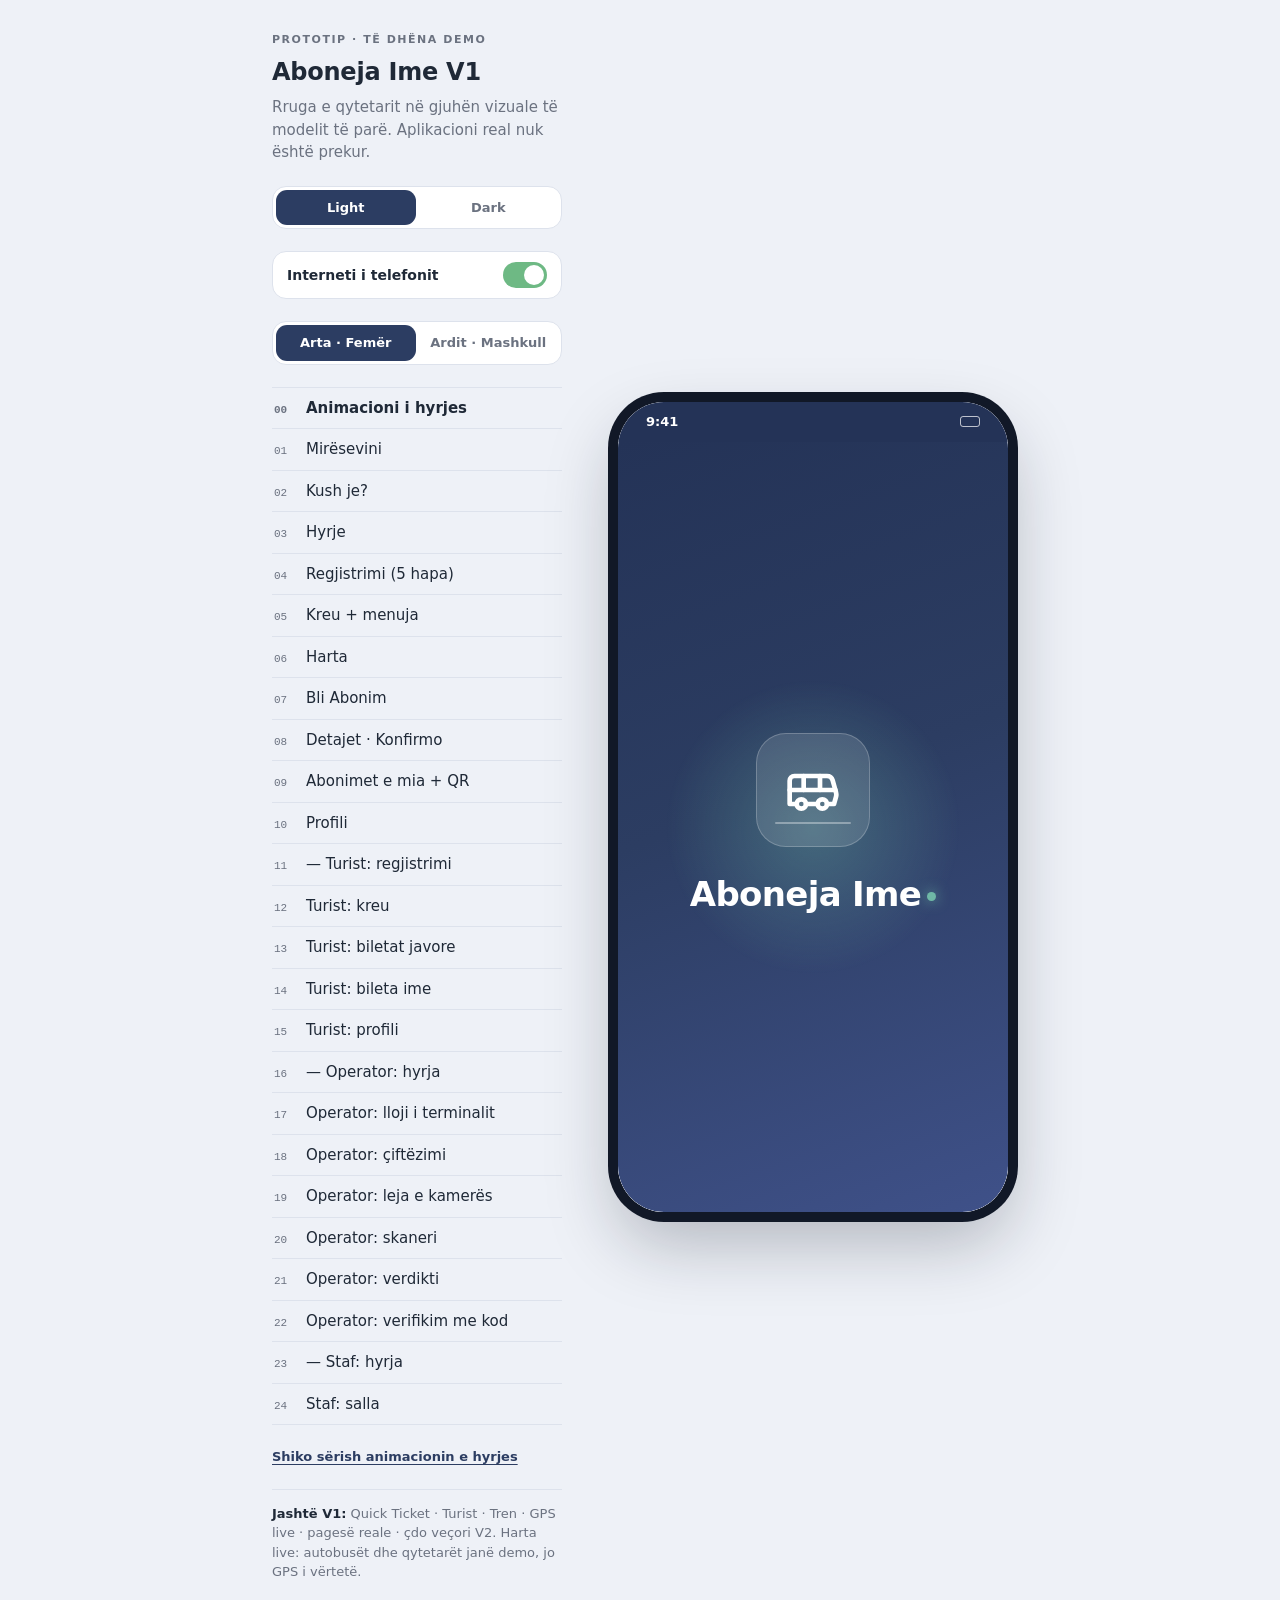
==== demo/index.html @ 121b9d7b "Pilot V1: ngjyra sipas udhëtarit dhe gjuha SQ | EN Nga aboneja-v4-edition@5a4541a: - Femër = rozë ne" ====
<!doctype html>
<html lang="sq">
<head>
<meta charset="utf-8">
<meta name="robots" content="noindex, nofollow">
<meta name="viewport" content="width=device-width, initial-scale=1, viewport-fit=cover">
<title>Aboneja Ime V1</title>
<link rel="icon" href="../favicon.svg" type="image/svg+xml">
<link rel="stylesheet" href="fonts/fonts.css">
<style>html,body{margin:0}img{max-width:100%}[hidden]{display:none!important}</style>
</head>
<body>
<script src="vendor/qrcode.min.js"></script>
<style>
/* ── Skena rreth telefonit — ndjek temën e shikuesit ─────────────────── */
:root{ --stage:#EEF1F7; --stage-ink:#1F2937; --stage-soft:#6B7280; --stage-line:#DDE2EC; --stage-card:#FFFFFF; --stage-accent:#2C3D62; }
@media (prefers-color-scheme: dark){
  :root:not([data-theme="light"]){ --stage:#0B0F1A; --stage-ink:#F1F3F8; --stage-soft:#98A2B8; --stage-line:#232A3B; --stage-card:#151B2B; --stage-accent:#9FB3E6; }
}
:root[data-theme="dark"]{ --stage:#0B0F1A; --stage-ink:#F1F3F8; --stage-soft:#98A2B8; --stage-line:#232A3B; --stage-card:#151B2B; --stage-accent:#9FB3E6; }
html,body{height:100%}
body{background:var(--stage);color:var(--stage-ink);font-family:"Inter",system-ui,-apple-system,"Segoe UI",Arial,sans-serif;font-size:15px;line-height:1.5}
.stage{min-height:100%;display:flex;gap:56px;justify-content:center;align-items:center;padding-inline:16px;padding-block:32px;box-sizing:border-box}
.panel{width:290px;display:flex;flex-direction:column;gap:22px}
.panel h1{font-weight:800;font-size:24px;line-height:1.15;margin:0;letter-spacing:-.01em}
.eyebrow{font-size:11px;letter-spacing:.14em;text-transform:uppercase;color:var(--stage-soft);font-weight:600}
.panel p{margin:0;color:var(--stage-soft)}
.jump{display:flex;flex-direction:column;border-top:1px solid var(--stage-line)}
.jump button{all:unset;cursor:pointer;display:flex;gap:12px;align-items:baseline;padding:9px 2px;border-bottom:1px solid var(--stage-line);color:var(--stage-ink)}
.jump button span{font-family:"JetBrains Mono",ui-monospace,monospace;font-size:11px;color:var(--stage-soft);width:20px}
.jump button[aria-current="true"]{font-weight:700}
.jump button:focus-visible{outline:2px solid var(--stage-accent);outline-offset:2px}
.modes{display:flex;border:1px solid var(--stage-line);border-radius:14px;padding:3px;gap:3px;background:var(--stage-card)}
.modes button{all:unset;cursor:pointer;flex:1;text-align:center;padding:8px 0;border-radius:11px;font-weight:700;font-size:13px;color:var(--stage-soft)}
.modes button[aria-pressed="true"]{background:var(--stage-accent);color:var(--stage-card)}
.modes button:focus-visible{outline:2px solid var(--stage-accent);outline-offset:2px}
.excluded{font-size:13px;color:var(--stage-soft);border-top:1px solid var(--stage-line);padding-top:14px}
.excluded b{color:var(--stage-ink);font-weight:600}

/* ── Telefoni — gjuha e modelit (DEMO 07) ─────────────────────────────── */
.phone{
  --bg:linear-gradient(160deg,#F9FAFC 0%,#FFFFFF 45%,#F3F7FE 100%);
  --surface:#FFFFFF; --ink:#1F2937; --ink-2:#4B5563; --ink-3:#6B7280; --line:#E6E7EB; --line-soft:#EEF0F4;
  --navy:#2C3D62; --navy-grad:linear-gradient(135deg,#2C3D62 0%,#3F5189 100%); --navy-ink:#FFFFFF; --navy-shadow:0 10px 24px rgba(44,61,98,.28);
  --chip:#DFE2E8; --chip-ink:#2C3D62;
  --mint:#149A7C; --mint-grad:linear-gradient(100deg,#5FD9B4 0%,#46C6BC 100%); --mint-chip:#ECFBF5; --mint-soft:#E6F8F1; --mint-line:#B6EADA; --mint-shadow:0 10px 22px rgba(70,198,188,.26);
  --rose:var(--pink); --rose-grad:linear-gradient(100deg,#FBD0E4 0%,#F7A8C8 100%); --rose-soft:var(--pink-soft); --rose-line:var(--pink-line); --rose-ink:var(--pink-ink); --rose-neon:#FF7FC8;
  --info:#F1F6FF; --info-line:#D9E5FF; --info-ink:#3B5BDB;
  /* Një flamingo e vetme e hapur. Neoni rri VETËM te vulosja e llogarisë. */
  --pink:#F7A8C8; --pink-soft:#FDF1F7; --pink-line:#F8CFE3; --pink-ink:#A63C6E;
  --danger:#D14343; --shadow:0 2px 6px rgba(31,41,55,.04),0 10px 30px rgba(31,41,55,.06); --btn-shadow:0 4px 14px rgba(31,41,55,.06);
  width:390px;height:810px;max-width:100%;border-radius:46px;background:var(--bg);color:var(--ink);
  box-shadow:0 0 0 10px #111827,0 30px 70px rgba(17,24,39,.28);position:relative;overflow:hidden;display:flex;flex-direction:column;flex:none;
}
.phone[data-mode="dark"]{
  --bg:linear-gradient(160deg,#0F1424 0%,#121829 50%,#141B30 100%);
  --surface:#1A2135; --ink:#F1F3F8; --ink-2:#C7CDDB; --ink-3:#98A2B8; --line:#2A3348; --line-soft:#222A3E;
  --navy:#9FB3E6; --navy-grad:linear-gradient(135deg,#3A4E86 0%,#5468A8 100%); --navy-ink:#FFFFFF; --navy-shadow:0 10px 24px rgba(0,0,0,.35);
  --chip:#2A3552; --chip-ink:#DCE4FA;
  --mint:#6FD9B8; --mint-grad:linear-gradient(100deg,#37A886 0%,#2B9490 100%); --mint-chip:#14332A; --mint-soft:#143029; --mint-line:#256B55; --mint-shadow:0 10px 22px rgba(0,0,0,.3);
  --rose:var(--pink); --rose-grad:linear-gradient(100deg,#A75E85 0%,#98527A 100%); --rose-soft:var(--pink-soft); --rose-line:var(--pink-line); --rose-ink:var(--pink-ink); --rose-neon:#FF9BD6;
  --info:#1A2744; --info-line:#26365C; --info-ink:#9DB6FF;
  --pink:#F0A3C4; --pink-soft:#3A2233; --pink-line:#6B3A56; --pink-ink:#F9C6DD;
  --danger:#FF8A8A; --shadow:0 0 0 1px rgba(255,255,255,.02); --btn-shadow:none;
}
.status-bar{height:40px;flex:none;display:flex;justify-content:space-between;align-items:center;padding:0 28px;font-size:13px;font-weight:600;color:var(--ink)}
.status-bar i{width:18px;height:9px;border:1.5px solid currentColor;border-radius:3px;display:block;opacity:.7}
.screen{flex:1;overflow-y:auto;overflow-x:hidden;display:flex;flex-direction:column;padding:10px 24px 24px;animation:in .22s ease both;position:relative}
@keyframes in{from{opacity:.001;transform:translateY(6px)}to{opacity:1;transform:none}}
@media (prefers-reduced-motion: reduce){.screen{animation:none}}

.display{font-weight:800;font-size:40px;line-height:1.05;letter-spacing:-.025em;margin:0;color:var(--navy)}
.phone[data-mode="dark"] .display{color:var(--ink)}
.h{font-weight:800;font-size:28px;line-height:1.1;letter-spacing:-.02em;margin:0}
.sub-h{font-size:15px;color:var(--ink-3);margin:4px 0 0}
.lead{font-size:18px;color:var(--ink-2);margin:0;line-height:1.5}
.cap{font-size:13px;color:var(--ink-3);margin:0}
.label{font-size:12px;font-weight:600;color:var(--ink-3)}
.mono{font-family:"JetBrains Mono",ui-monospace,monospace;font-size:13px;letter-spacing:.06em}
.num{font-variant-numeric:tabular-nums}
.spacer{flex:1}
.screen > *{flex-shrink:0}

/* logoja e parë — pllaka blu-indigo me autobus */
.logo{width:88px;height:88px;border-radius:24px;background:var(--navy-grad);display:grid;place-items:center;box-shadow:var(--navy-shadow)}
.logo svg{width:44px;height:44px}

/* butonat — të gjerë, qoshe 16 */
.btn{all:unset;box-sizing:border-box;cursor:pointer;display:flex;align-items:center;justify-content:center;gap:10px;min-height:60px;border-radius:16px;font-weight:700;font-size:18px;width:100%;padding:0 22px;transition:transform .12s ease}
.btn:active{transform:scale(.985)}
.btn:focus-visible{outline:3px solid var(--pink);outline-offset:3px}
.btn-navy{background:var(--navy-grad);color:var(--navy-ink);box-shadow:var(--navy-shadow)}
.btn-mint{background:var(--mint-grad);color:#fff;box-shadow:var(--mint-shadow)}
.btn-soft{background:var(--surface);color:var(--ink);border:1px solid var(--line);box-shadow:var(--btn-shadow);font-size:16px;min-height:54px}
.btn-danger{background:var(--surface);color:var(--danger);border:1px solid var(--line);font-size:16px;min-height:54px}
.sq{all:unset;cursor:pointer;width:48px;height:48px;border-radius:16px;background:var(--surface);border:1px solid var(--line-soft);box-shadow:var(--btn-shadow);display:grid;place-items:center;color:var(--ink-2);flex:none}
.sq:focus-visible{outline:2px solid var(--pink);outline-offset:2px}

.badge{display:inline-flex;align-items:center;gap:7px;font-size:13px;font-weight:600;border-radius:10px;padding:5px 10px}
.badge-mint{background:var(--mint-soft);color:var(--mint);border:1px solid var(--mint-line)}
.badge-mint::before{content:"";width:7px;height:7px;border-radius:50%;background:currentColor}
.badge-pink{background:var(--pink-soft);color:var(--pink-ink)}
.tagline{display:inline-block;font-size:15px;font-weight:500;color:var(--mint);background:var(--mint-soft);border:1px solid var(--mint-line);border-radius:10px;padding:10px 24px}

.card{background:var(--surface);border:1px solid var(--line-soft);border-radius:24px;box-shadow:var(--shadow)}
/* Info — rresht i pastër: ikonë në pllakë mente, një fjali */
.info{display:flex;gap:14px;align-items:center;background:var(--surface);border:1px solid var(--line-soft);border-radius:20px;padding:14px 16px;color:var(--ink-2);font-size:15px;line-height:1.4;box-shadow:var(--shadow)}
.info .ii{width:40px;height:40px;border-radius:13px;background:var(--mint-soft);color:var(--mint);display:grid;place-items:center;flex:none}
.info b{color:var(--ink);font-weight:700}

/* 01 Mirësevini */
.welcome{align-items:center;text-align:center;padding-top:70px}
.welcome .mid{display:flex;flex-direction:column;align-items:center;gap:22px}
.welcome .cta{width:100%;margin-top:42px;display:flex;flex-direction:column;align-items:center;gap:30px}
/* Cepi lart djathtas: gjuha dhe tema, krah për krah. */
.ctrls{position:absolute;left:20px;right:20px;top:4px;display:flex;justify-content:space-between;z-index:3}
.lang{all:unset;cursor:pointer;display:inline-flex;align-items:center;gap:7px;font-size:13px;font-weight:600;color:var(--ink-2);background:var(--surface);border:1px solid var(--line);border-radius:12px;padding:8px 12px;box-shadow:var(--btn-shadow)}
.lang:focus-visible{outline:2px solid var(--pink);outline-offset:2px}

/* 00 Hyrja — animacioni i nisjes */
.intro{position:absolute;inset:0;z-index:5;background:linear-gradient(160deg,#243357 0%,#2C3D62 45%,#3F5189 100%);display:flex;flex-direction:column;align-items:center;justify-content:center;gap:22px;color:#fff;cursor:pointer}
.intro .glow{position:absolute;width:320px;height:320px;border-radius:50%;background:radial-gradient(circle,rgba(111,184,166,.35) 0%,rgba(111,184,166,0) 65%);animation:glow 2.4s ease-out both}
.intro .tile{width:112px;height:112px;border-radius:30px;background:rgba(255,255,255,.12);border:1px solid rgba(255,255,255,.22);display:grid;place-items:center;position:relative;overflow:hidden;animation:pop .7s cubic-bezier(.2,1.4,.4,1) .15s both}
.intro .tile svg{width:56px;height:56px;animation:drive .9s cubic-bezier(.2,.9,.3,1) .45s both}
.intro .road{position:absolute;bottom:22px;left:18px;right:18px;height:2px;border-radius:2px;background:rgba(255,255,255,.35);transform-origin:left;animation:road .6s ease-out .55s both}
.intro .name{font-weight:800;font-size:34px;letter-spacing:-.02em;animation:rise .6s ease-out .95s both;position:relative}
.intro .dot{display:inline-block;width:9px;height:9px;border-radius:50%;background:#6FB8A6;margin-left:6px;vertical-align:middle;box-shadow:0 0 14px #6FB8A6;animation:blink 1s ease-in-out 1.4s both}
.intro .by{font-size:14px;color:rgba(255,255,255,.7);animation:rise .6s ease-out 1.2s both;position:relative}
@keyframes pop{from{opacity:0;transform:scale(.4)}to{opacity:1;transform:none}}
@keyframes drive{from{transform:translateX(-120px)}to{transform:none}}
@keyframes road{from{transform:scaleX(0)}to{transform:scaleX(1)}}
@keyframes rise{from{opacity:0;transform:translateY(12px)}to{opacity:1;transform:none}}
@keyframes blink{0%{opacity:0}60%{opacity:1}100%{opacity:1}}
@keyframes glow{from{opacity:0;transform:scale(.5)}to{opacity:1;transform:scale(1)}}
.intro.out{animation:fadeout .35s ease-in both}
.phone[data-intro] .status-bar{background:#243357;color:#fff}
@keyframes fadeout{to{opacity:0;transform:scale(1.04)}}
@media (prefers-reduced-motion: reduce){.intro *,.intro{animation:none!important}}

/* QR dinamike */
.qrframe{align-self:center;position:relative;width:240px;height:240px;display:grid;place-items:center}
.qrframe svg.ring{position:absolute;inset:0;transform:rotate(-90deg)}
.qrframe .qrwrap{position:relative}
.timer{display:flex;align-items:center;justify-content:center;gap:8px;font-size:14px;color:var(--ink-2);font-weight:500}
.timer b{font-variant-numeric:tabular-nums;color:var(--ink);font-weight:700}
.offline{width:196px;height:196px;border-radius:20px;background:var(--line-soft);display:flex;flex-direction:column;align-items:center;justify-content:center;gap:8px;text-align:center;color:var(--ink-2);font-size:14px;padding:16px;box-sizing:border-box}
.offline b{color:var(--ink)}
.who-row{display:flex;align-items:center;gap:12px}
.photo{width:52px;height:52px;border-radius:16px;background:var(--navy-grad);color:#fff;display:grid;place-items:center;font-weight:800;font-size:18px;flex:none}

/* Harta */
.map{margin-top:20px;padding:20px}
.stops{list-style:none;margin:14px 0 0;padding:0;position:relative}
.stops::before{content:"";position:absolute;left:11px;top:10px;bottom:10px;width:4px;border-radius:2px;background:var(--navy-grad)}
.stops li{position:relative;display:flex;align-items:center;gap:14px;padding:9px 0;font-size:15px;color:var(--ink-2)}
.stops li i{width:26px;height:26px;border-radius:50%;background:var(--surface);border:4px solid #3F5189;box-sizing:border-box;flex:none;position:relative;z-index:1}
.stops li.end i{background:#3F5189}
.stops li.end{color:var(--ink);font-weight:700}

/* Paneli: çelësi i internetit */
.net{display:flex;align-items:center;justify-content:space-between;gap:12px;border:1px solid var(--stage-line);background:var(--stage-card);border-radius:14px;padding:10px 14px;font-size:14px;font-weight:600}
.net button{all:unset;cursor:pointer;width:44px;height:26px;border-radius:99px;background:#6EB984;position:relative;flex:none}
.net button::after{content:"";position:absolute;top:3px;right:3px;width:20px;height:20px;border-radius:50%;background:#fff}
.net button[aria-checked="false"]{background:var(--stage-line)}
.net button[aria-checked="false"]::after{right:auto;left:3px}
.net button:focus-visible{outline:2px solid var(--stage-accent);outline-offset:2px}
.replay{all:unset;cursor:pointer;font-size:13px;font-weight:600;color:var(--stage-accent);text-decoration:underline;text-underline-offset:3px}

/* 02 Kush je */
.who{display:flex;flex-direction:column;gap:12px;margin-top:26px}
.role{all:unset;box-sizing:border-box;cursor:pointer;display:flex;align-items:center;gap:16px;background:var(--surface);border:1.5px solid var(--line);border-radius:22px;padding:16px;color:var(--ink);box-shadow:var(--btn-shadow)}
.role:focus-visible{outline:3px solid var(--pink);outline-offset:2px}
.role .ico{width:52px;height:52px;border-radius:16px;background:var(--chip);color:var(--chip-ink);display:grid;place-items:center;flex:none}
.role b{display:block;font-weight:700;font-size:17px}
.role .d{font-size:13px;color:var(--ink-3)}
.role .chev{margin-left:auto;color:var(--ink-3)}
.role.main{border:2px solid var(--navy);padding:22px 18px;box-shadow:var(--shadow)}
.phone[data-mode="dark"] .role.main{border-color:#5468A8}
.role.main .ico{width:60px;height:60px;border-radius:18px;background:var(--navy-grad);color:#fff;box-shadow:var(--navy-shadow)}
.role.main b{font-size:21px;font-weight:800}
.role.minor{padding:12px 16px;border-radius:18px;box-shadow:none;border-width:1px}
.role.minor .ico{width:42px;height:42px;border-radius:13px}
.role.minor b{font-size:15px;font-weight:600}

/* 03 Kreu */
.head{display:flex;align-items:center;gap:14px}
.head .avatar{width:60px;height:60px;border-radius:18px;background:var(--navy-grad);color:#fff;display:grid;place-items:center;box-shadow:var(--navy-shadow);flex:none}
.head h1{font-weight:800;font-size:22px;line-height:1.2;margin:0;letter-spacing:-.01em}
.head .sq{margin-left:auto}
.subcard{margin-top:24px;padding:22px;display:flex;flex-direction:column;gap:12px}
.subcard .row{display:flex;justify-content:space-between;align-items:center}
.subcard .prod{font-weight:800;font-size:22px;margin:0;letter-spacing:-.01em}
.line{display:flex;align-items:center;gap:10px;color:var(--ink-2);font-weight:500}
.linechip{font-weight:700;font-size:13px;background:var(--navy-grad);color:#fff;padding:4px 10px;border-radius:9px}
.bar{height:8px;border-radius:99px;background:var(--line-soft);overflow:hidden}
.bar i{display:block;height:100%;background:var(--mint-grad);border-radius:99px}
.vrow{display:flex;justify-content:space-between;font-size:13px;color:var(--ink-3)}
.vrow b{color:var(--ink);font-weight:600}
.actions{margin-top:18px;display:flex;flex-direction:column;gap:12px}

/* 04 Abonimi im */
.pass{margin-top:20px;overflow:hidden;padding:0}
.pass-top{padding:18px 20px;display:flex;align-items:center;gap:12px;background:var(--mint-soft);border-bottom:1px solid var(--mint-line)}
.pass-top .ok{width:40px;height:40px;border-radius:13px;background:var(--mint-grad);display:grid;place-items:center;color:#fff;flex:none}
.pass-top b{display:block;font-weight:800;font-size:17px;color:var(--ink)}
.pass-top span{font-size:13px;color:var(--mint);font-weight:600}
.pass-body{padding:20px;display:flex;flex-direction:column;gap:16px}
.qrwrap{align-self:center;background:#fff;padding:12px;border-radius:20px;border:1px solid #E6E7EB}
.qr{width:172px;height:172px}
.qr img,.qr canvas{width:172px!important;height:172px!important;display:block}
.kv{display:grid;grid-template-columns:1fr 1fr;gap:14px 12px}
.kv div{display:flex;flex-direction:column;gap:2px;min-width:0}
.kv b{font-weight:700;font-size:15px}
.scanlog{display:flex;align-items:center;gap:10px;font-size:13px;color:var(--ink-2);border-top:1px dashed var(--line);padding-top:14px}
.scanlog svg{color:var(--mint);flex:none}

/* 05 Bli */
.titlebar{display:flex;align-items:center;gap:16px}
.products{margin-top:22px;padding:18px;display:flex;flex-direction:column;gap:12px}
.products .ph{display:flex;align-items:center;gap:10px;font-weight:700;font-size:17px;margin:2px 2px 4px}
.product{all:unset;box-sizing:border-box;cursor:pointer;display:grid;grid-template-columns:1fr auto;gap:4px 12px;padding:18px;border-radius:18px;border:2px solid var(--line);background:var(--surface);color:var(--ink)}
.product:focus-visible{outline:3px solid var(--pink);outline-offset:2px}
.product .pn{font-weight:700;font-size:18px}
.product .pd{grid-column:1;font-size:14px;color:var(--ink-3)}
.product .pp{grid-row:1 / span 2;grid-column:2;align-self:center;text-align:right;color:var(--navy);font-weight:800}
.phone[data-mode="dark"] .product .pp{color:var(--ink)}
.product .pp b{font-size:22px;display:block;line-height:1.1;letter-spacing:-.01em}
.product .pp span{font-size:13px;font-weight:700}
.product .tag{grid-column:1 / -1;justify-self:start;margin-top:8px}
.product.current{border-color:var(--pink)}

/* 06 Detajet */
.price{display:flex;align-items:baseline;gap:6px;color:var(--navy)}
.phone[data-mode="dark"] .price{color:var(--ink)}
.price b{font-weight:800;font-size:44px;letter-spacing:-.03em;line-height:1}
.price span{font-weight:700;font-size:16px}
.detail{margin-top:20px;padding:20px;display:flex;flex-direction:column;gap:16px}
.incl{list-style:none;padding:0;margin:0;display:flex;flex-direction:column;gap:10px}
.incl li{display:flex;gap:10px;font-size:15px;color:var(--ink-2)}
.incl li svg{flex:none;color:var(--mint);margin-top:3px}
.opts{display:flex;flex-direction:column;gap:8px}
.opt{all:unset;box-sizing:border-box;cursor:pointer;display:flex;justify-content:space-between;align-items:center;padding:14px 16px;border-radius:14px;border:2px solid var(--line);color:var(--ink);font-size:15px;font-weight:500;background:var(--surface)}
.opt .radio{width:20px;height:20px;border-radius:50%;border:2px solid var(--line);box-sizing:border-box;flex:none}
.opt[aria-checked="true"]{border-color:var(--pink);background:var(--pink-soft)}
.opt[aria-checked="true"] .radio{border:6px solid var(--pink-ink)}
.opt:focus-visible{outline:3px solid var(--pink);outline-offset:2px}
.summary{display:flex;flex-direction:column;gap:8px;font-size:14px;border-top:1px solid var(--line);padding-top:14px}
.summary div{display:flex;justify-content:space-between;color:var(--ink-3)}
.summary div b{color:var(--ink);font-weight:700}
.paynote{font-size:12px;color:var(--ink-3);text-align:center;margin:10px 0 0}
.done{align-items:center;text-align:center;justify-content:center;gap:16px}
.bigok{width:96px;height:96px;border-radius:28px;background:var(--mint-grad);display:grid;place-items:center;color:#fff;box-shadow:var(--mint-shadow)}

/* 07 Llogaria */
.me{margin-top:22px;padding:18px;display:flex;align-items:center;gap:14px}
.me .avatar{width:60px;height:60px;border-radius:18px;background:var(--navy-grad);color:#fff;display:grid;place-items:center;font-weight:800;font-size:20px;flex:none}
.me b{font-weight:800;font-size:19px;display:block}
.settings{margin-top:16px;padding:6px 16px;display:flex;flex-direction:column}
.setting{all:unset;box-sizing:border-box;display:flex;align-items:center;gap:12px;padding:14px 0;border-bottom:1px solid var(--line-soft);color:var(--ink);font-size:15px;font-weight:500;cursor:pointer}
.setting:last-child{border-bottom:0}
.setting .si{width:38px;height:38px;border-radius:12px;background:var(--chip);color:var(--chip-ink);display:grid;place-items:center;flex:none}
.setting .end{margin-left:auto;color:var(--ink-3);font-size:14px;display:flex;align-items:center;gap:4px}
.setting:focus-visible{outline:3px solid var(--pink);outline-offset:2px}
.seg{margin-left:auto;display:flex;background:var(--line-soft);border-radius:12px;padding:3px}
.seg button{all:unset;cursor:pointer;padding:6px 12px;border-radius:9px;font-size:13px;font-weight:700;color:var(--ink-3)}
.seg button[aria-pressed="true"]{background:var(--surface);color:var(--ink);box-shadow:0 1px 3px rgba(0,0,0,.12)}
.seg button:focus-visible{outline:2px solid var(--pink)}
.switch{margin-left:auto;width:46px;height:28px;border-radius:99px;background:var(--mint-grad);position:relative;flex:none}
.switch::after{content:"";position:absolute;right:3px;top:3px;width:22px;height:22px;border-radius:50%;background:#fff}
.switch[data-on="false"]{background:var(--line)}
.switch[data-on="false"]::after{right:auto;left:3px}

/* navigimi — ikonë në pllakë, si te modeli; «Bli» gjithmonë jeshil */
.tabbar{flex:none;display:grid;grid-template-columns:repeat(4,1fr);padding:10px 8px 22px;border-top:1px solid var(--line);background:var(--surface)}
.tabbar[hidden]{display:none}
.tab{all:unset;cursor:pointer;display:flex;flex-direction:column;align-items:center;gap:6px;font-size:12px;font-weight:600;color:var(--ink-3)}
.tab .ic{width:46px;height:40px;border-radius:14px;display:grid;place-items:center}
.tab[aria-current="page"]{color:var(--ink);font-weight:700}
.tab[aria-current="page"] .ic{background:var(--chip);color:var(--chip-ink)}
.tab.buy{color:var(--mint)}
.tab.buy .ic{background:var(--mint-chip);color:var(--mint)}
.tab.buy[aria-current="page"] .ic{background:var(--mint-grad);color:#fff}
.tab:focus-visible{outline:2px solid var(--pink);border-radius:12px}

@media (max-width: 820px){
  .stage{flex-direction:column;gap:22px;padding-block:20px}
  .panel{width:100%;max-width:390px}
  .panel .jump,.panel .excluded{display:none}
}
@media (max-width: 440px){
  .phone{width:100%;height:780px;border-radius:28px;box-shadow:0 0 0 1px var(--stage-line)}
  .screen{padding-inline:18px}
}

/* ── v5: ndryshimet e 19 shtatorit ─────────────────────────────────── */
/* Mirësevini: blloku qendror në mes të ekranit */
.welcome{justify-content:center;padding-top:10px;padding-bottom:40px}
.welcome .mid{gap:20px}
.welcome .cta{margin-top:36px;gap:22px}
.type{min-height:1.5em}
.type .caret{display:inline-block;width:2px;height:1.05em;margin-left:2px;vertical-align:-2px;background:currentColor;animation:caret .7s steps(1) infinite}
.type.done .caret{display:none}
@keyframes caret{50%{opacity:0}}
.tagline.type{min-height:auto;min-width:10px;opacity:0;transition:opacity .15s}
.tagline.on{opacity:1}
.tagline.seal{animation:seal .42s cubic-bezier(.3,1.6,.5,1) both}
@keyframes seal{0%{transform:scale(1.12) rotate(-3deg)}100%{transform:scale(1) rotate(-1.5deg)}}

/* Kush je */
.role .en{font-size:13px;color:var(--ink-3);font-weight:500}
.role.main .en{color:var(--ink-3)}

/* Hyrja / Regjistrimi */
.tabs{display:grid;grid-template-columns:1fr 1fr;background:var(--line-soft);border-radius:14px;padding:4px;margin-top:22px}
.tabs button{all:unset;cursor:pointer;text-align:center;padding:10px 0;border-radius:11px;font-weight:700;font-size:15px;color:var(--ink-3)}
.tabs button[aria-selected="true"]{background:var(--surface);color:var(--ink);box-shadow:0 1px 4px rgba(0,0,0,.08)}
.tabs button:focus-visible{outline:2px solid var(--pink)}
.form{margin-top:20px;padding:20px;display:flex;flex-direction:column;gap:14px}
.field{display:flex;flex-direction:column;gap:6px}
.field label{font-size:14px;font-weight:600;color:var(--ink-2);display:flex;align-items:center;gap:8px}
.field input{all:unset;box-sizing:border-box;height:52px;border-radius:14px;border:1.5px solid var(--line);background:var(--surface);padding:0 16px;font-size:16px;color:var(--ink);font-family:inherit}
.field input:focus{border-color:#3F5189;box-shadow:0 0 0 4px rgba(63,81,137,.12)}
.dy{display:grid;grid-template-columns:1fr 1fr;gap:12px}
.dy .field input{padding:0 12px}
.steps{display:flex;gap:6px;margin-top:18px}
.steps i{flex:1;height:5px;border-radius:99px;background:var(--line)}
.steps i.on{background:var(--mint-grad)}
.stepname{margin-top:10px;font-size:13px;font-weight:600;color:var(--ink-3)}
.choice{all:unset;box-sizing:border-box;cursor:pointer;display:flex;align-items:center;gap:14px;padding:16px;border-radius:18px;border:2px solid var(--line);background:var(--surface);color:var(--ink);font-weight:700;font-size:16px}
.choice .ico{width:46px;height:46px;border-radius:14px;background:var(--chip);color:var(--chip-ink);display:grid;place-items:center;flex:none}
.choice[aria-checked="true"]{border-color:var(--pink);background:var(--pink-soft)}
.choice:focus-visible{outline:3px solid var(--pink);outline-offset:2px}
.otp{display:grid;grid-template-columns:repeat(6,1fr);gap:8px}
.otp span{height:56px;border-radius:14px;border:1.5px solid var(--line);background:var(--surface);display:grid;place-items:center;font-weight:800;font-size:22px;color:var(--ink)}
.otp span.on{border-color:#3F5189}
.stamp2{display:inline-block;font-weight:800;font-size:20px;color:var(--mint);border:2.5px solid var(--mint-line);border-radius:12px;padding:12px 22px;transform:rotate(-3deg);animation:seal .5s cubic-bezier(.3,1.6,.5,1) .15s both}

/* Kreu: menuja me tri vija */
.drawer-bg{position:absolute;inset:0;z-index:20;background:rgba(15,20,36,.45);animation:fadein .2s ease both}
.drawer{position:absolute;top:0;bottom:0;left:0;width:82%;z-index:21;background:var(--surface);box-shadow:10px 0 40px rgba(0,0,0,.2);display:flex;flex-direction:column;padding:52px 18px 24px;box-sizing:border-box;animation:slidein .26s cubic-bezier(.2,.9,.3,1) both;overflow-y:auto}
@keyframes fadein{from{opacity:0}}
@keyframes slidein{from{transform:translateX(-100%)}}
@media (prefers-reduced-motion: reduce){.drawer,.drawer-bg{animation:none}}
.drawer .me2{display:flex;align-items:center;gap:12px;padding-bottom:16px;border-bottom:1px solid var(--line-soft)}
.drawer .me2 .photo{width:48px;height:48px;border-radius:15px;font-size:16px}
.drawer .me2 b{display:block;font-weight:800;font-size:17px}
.drawer .act{margin:14px 0 4px;padding:12px 14px;border-radius:14px;background:var(--mint-soft);display:flex;justify-content:space-between;font-size:14px;color:var(--ink-2)}
.drawer .act b{color:var(--mint)}
.drawer h4{margin:16px 4px 6px;font-size:12px;font-weight:700;color:var(--ink-3);letter-spacing:.06em;text-transform:uppercase}
.mi{all:unset;box-sizing:border-box;cursor:pointer;display:flex;align-items:center;gap:12px;padding:11px 10px;border-radius:12px;font-size:15px;font-weight:600;color:var(--ink)}
.mi .si{width:36px;height:36px;border-radius:11px;background:var(--chip);color:var(--chip-ink);display:grid;place-items:center;flex:none}
.mi[aria-current="page"]{background:var(--line-soft)}
.mi.sub{padding-left:22px;font-weight:500;color:var(--ink-2)}
.mi.sub .si{width:30px;height:30px;border-radius:9px}
.mi:focus-visible{outline:2px solid var(--pink)}
.mi.out{color:var(--danger);margin-top:auto}
.mi.out .si{background:var(--pink-soft);color:var(--danger)}

/* Abonimet e mia: karta që mbahet shtypur */
.holdcard{all:unset;box-sizing:border-box;cursor:pointer;display:block;margin-top:18px;border-radius:26px;padding:22px;color:#fff;background:var(--navy-grad);box-shadow:var(--navy-shadow);position:relative;overflow:hidden;user-select:none;-webkit-user-select:none;touch-action:none;transition:transform .15s}
.holdcard:focus-visible{outline:3px solid var(--pink);outline-offset:3px}
.holdcard.pressing{transform:scale(.98)}
.holdcard .fill{position:absolute;left:0;bottom:0;height:5px;width:0;background:#6FB8A6}
.holdcard.pressing .fill{width:100%;transition:width .6s linear}
.holdcard .top{display:flex;justify-content:space-between;align-items:center}
.holdcard .st{display:inline-flex;align-items:center;gap:7px;background:rgba(255,255,255,.16);border-radius:10px;padding:5px 10px;font-size:13px;font-weight:700}
.holdcard .st::before{content:"";width:7px;height:7px;border-radius:50%;background:#8BE0B4}
.holdcard .pn{font-weight:800;font-size:23px;margin:16px 0 4px;letter-spacing:-.01em}
.holdcard .ln{opacity:.85;font-weight:500}
.holdcard .dates{display:grid;grid-template-columns:1fr 1fr;gap:10px;margin-top:18px;padding-top:14px;border-top:1px solid rgba(255,255,255,.18);font-size:13px}
.holdcard .dates span{opacity:.7;display:block}
.holdcard .dates b{font-size:15px}
.holdcard .hint{display:flex;align-items:center;justify-content:center;gap:8px;margin-top:18px;background:rgba(255,255,255,.12);border-radius:14px;padding:12px;font-weight:700;font-size:15px}
.holdcard .hint svg{animation:tap 1.6s ease-in-out infinite}
@keyframes tap{0%,100%{transform:scale(1)}50%{transform:scale(.86)}}
@media (prefers-reduced-motion: reduce){.holdcard .hint svg{animation:none}}

/* Dritarja e QR-së — si QRTicketShell */
.qrmodal-bg{position:absolute;inset:0;z-index:30;background:rgba(10,14,28,.62);backdrop-filter:blur(6px);-webkit-backdrop-filter:blur(6px);display:flex;align-items:center;justify-content:center;padding:14px;animation:fadein .2s both}
.qrmodal{width:100%;max-height:96%;overflow-y:auto;background:var(--surface);border-radius:28px;box-shadow:0 30px 60px rgba(0,0,0,.35);animation:popin .32s cubic-bezier(.2,1.3,.4,1) both}
@keyframes popin{from{opacity:0;transform:translateY(18px) scale(.94)}}
.qrmodal .qh{background:var(--navy-grad);color:#fff;padding:18px 20px 58px;position:relative}
.qrmodal .qh small{font-size:11px;letter-spacing:.12em;text-transform:uppercase;opacity:.75;font-weight:700}
.qrmodal .qh b{display:block;font-weight:800;font-size:20px;margin-top:2px}
.qrmodal .qh span{font-size:13px;opacity:.85}
.qrmodal .x{all:unset;cursor:pointer;position:absolute;top:14px;right:14px;width:34px;height:34px;border-radius:50%;background:rgba(255,255,255,.2);display:grid;place-items:center;color:#fff}
.qrmodal .x:focus-visible{outline:2px solid #fff}
/* z-index: koka është element i pozicionuar; pa këtë ajo vizatohet MBI foton dhe e pret. */
.qrmodal .face{display:flex;flex-direction:column;align-items:center;margin-top:-48px;position:relative;z-index:2}
.qrmodal .face .photo{width:88px;height:88px;border-radius:50%;font-size:28px;box-shadow:0 0 0 5px var(--surface),0 10px 20px rgba(0,0,0,.18)}
.qrmodal .face small{margin-top:8px;font-size:12px;color:var(--ink-3);font-weight:600}
.qrmodal .qb{padding:10px 20px 20px;display:flex;flex-direction:column;gap:12px}
.qrmodal .rows{display:flex;flex-direction:column;border-top:1px solid var(--line-soft)}
.qrmodal .rows div{display:flex;justify-content:space-between;padding:10px 2px;border-bottom:1px solid var(--line-soft);font-size:14px;color:var(--ink-3)}
.qrmodal .rows b{color:var(--ink);font-weight:700}

/* v6: rozë bojë uji, numëruesi, gjinia, vulosja me dritë */
.btn-rose{background:var(--rose-grad);color:var(--rose-ink);box-shadow:0 12px 26px rgba(224,107,160,.26)}
.phone[data-mode="dark"] .btn-rose{color:#fff;box-shadow:none}
.badge-rose{background:var(--rose-soft);color:var(--rose-ink);border:1px solid var(--rose-line)}

.count{display:grid;grid-template-columns:repeat(4,1fr);gap:8px;margin-top:4px}
.count div{background:var(--line-soft);border-radius:14px;padding:10px 4px;text-align:center}
.count b{display:block;font-weight:800;font-size:22px;letter-spacing:-.02em;font-variant-numeric:tabular-nums;line-height:1.1}
.count span{font-size:11px;font-weight:600;color:var(--ink-3);text-transform:uppercase;letter-spacing:.06em}
.count div.sec b{color:var(--mint)}
.holdcard .count div{background:rgba(255,255,255,.14)}
.holdcard .count b{color:#fff}
.holdcard .count span{color:rgba(255,255,255,.7)}
.holdcard .count div.sec b{color:#8BE9C8}

.gender{display:grid;grid-template-columns:1fr 1fr;gap:10px}
.gender button{all:unset;box-sizing:border-box;cursor:pointer;display:flex;align-items:center;justify-content:center;gap:8px;padding:14px;border-radius:16px;border:2px solid var(--line);background:var(--surface);font-weight:700;font-size:15px;color:var(--ink-2)}
.gender button:focus-visible{outline:3px solid var(--rose);outline-offset:2px}
.gender button[aria-checked="true"][data-gender="f"],.gender button[aria-checked="true"][data-tgender="f"]{border-color:var(--rose);background:var(--rose-soft);color:var(--rose-ink)}
.gender button[aria-checked="true"][data-gender="m"],.gender button[aria-checked="true"][data-tgender="m"]{border-color:#3B82F6;background:var(--info);color:var(--info-ink)}

/* Vulosja — e njëjta koreografi, dy ngjyra: femër rozë neon, mashkull blu elektrike */
.seal{--sc:var(--rose-neon);--sc2:#FFC2E6;display:flex;flex-direction:column;align-items:center;text-align:center;gap:18px;margin-top:34px;position:relative}
.seal[data-g="m"]{--sc:#3EA8FF;--sc2:#9AD2FF}
.seal .rings{position:absolute;top:0;width:210px;height:210px;pointer-events:none}
.seal .rings i{position:absolute;inset:0;border-radius:50%;border:2px solid var(--sc);opacity:0;animation:ripple 2.6s cubic-bezier(.2,.7,.3,1) infinite}
.seal .rings i:nth-child(2){animation-delay:.6s}
.seal .rings i:nth-child(3){animation-delay:1.2s}
@keyframes ripple{0%{transform:scale(.42);opacity:.55}70%{opacity:.12}100%{transform:scale(1);opacity:0}}
.seal .disc{width:120px;height:120px;border-radius:50%;display:grid;place-items:center;color:#fff;background:radial-gradient(circle at 35% 30%, var(--sc2), var(--sc));box-shadow:0 0 0 10px color-mix(in srgb, var(--sc) 14%, transparent),0 0 42px color-mix(in srgb, var(--sc) 55%, transparent);animation:discin .6s cubic-bezier(.2,1.5,.4,1) both;position:relative;z-index:1}
@keyframes discin{from{opacity:0;transform:scale(.45) rotate(-14deg)}}
.seal .tick{animation:tick .45s ease-out .38s both}
@keyframes tick{from{opacity:0;transform:scale(.4)}}
.seal h1{animation:rise .5s ease-out .5s both}
.seal .mark{font-weight:800;font-size:17px;letter-spacing:.04em;color:var(--sc);border:2.5px solid var(--sc);border-radius:12px;padding:10px 20px;transform:rotate(-3deg);text-shadow:0 0 14px color-mix(in srgb, var(--sc) 60%, transparent);box-shadow:0 0 18px color-mix(in srgb, var(--sc) 35%, transparent),inset 0 0 14px color-mix(in srgb, var(--sc) 12%, transparent);animation:stampin .5s cubic-bezier(.3,1.7,.5,1) .78s both}
@keyframes stampin{0%{opacity:0;transform:scale(1.5) rotate(-12deg)}70%{opacity:1;transform:scale(.96) rotate(-2deg)}100%{transform:scale(1) rotate(-3deg)}}
.seal .sub{animation:rise .5s ease-out 1s both;color:var(--ink-3);font-size:15px;max-width:280px}
@media (prefers-reduced-motion: reduce){.seal *,.seal .rings i{animation:none!important}}

/* Sinjali «mbaj shtypur» */
.holdcard .hint{background:rgba(255,255,255,.14);gap:10px}
.holdcard .hint .dots{display:inline-flex;gap:4px}
.holdcard .hint .dots i{width:6px;height:6px;border-radius:50%;background:rgba(255,255,255,.55);animation:dot 1.4s ease-in-out infinite}
.holdcard .hint .dots i:nth-child(2){animation-delay:.18s}
.holdcard .hint .dots i:nth-child(3){animation-delay:.36s}
@keyframes dot{0%,100%{opacity:.35;transform:translateY(0)}50%{opacity:1;transform:translateY(-3px)}}
.holdcard.pressing .hint{background:rgba(255,255,255,.24)}
@media (prefers-reduced-motion: reduce){.holdcard .hint .dots i{animation:none}}

/* v11: dy dyert kryesore, QR sipas gjinisë, turisti me shtëpinë e vet */
.role.role--blue{border:2px solid #2E8BFF;box-shadow:0 0 0 2px rgba(120,195,255,.35),var(--shadow)}
.role.role--blue .ico{background:linear-gradient(100deg,#2E8BFF 0%,#1E6FE0 100%);color:#fff;box-shadow:0 10px 22px rgba(46,139,255,.32)}
.role.role--mint{border:2px solid #23CBB4;box-shadow:0 0 0 2px rgba(69,224,168,.32),var(--shadow)}
.role.role--mint .ico{background:linear-gradient(100deg,#45E0A8 0%,#23CBB4 100%);color:#06302A;box-shadow:0 10px 22px rgba(35,203,180,.32)}
.role.role--mint b,.role.role--blue b{font-size:20px}
.role .badge{white-space:nowrap;font-size:11.5px;padding:4px 9px}

/* «Hap QR-në» dhe koka e dritares marrin ngjyrën e udhëtarit: blu për burra, rozë për gra. */
.btn-qr-m{background:linear-gradient(100deg,#2E8BFF 0%,#1E6FE0 100%);color:#fff;box-shadow:0 0 0 2px rgba(120,195,255,.6),0 12px 26px rgba(30,111,224,.3)}
.btn-qr-f{background:linear-gradient(100deg,#FFA9DC 0%,#FF7FC8 100%);color:#5C0F3A;box-shadow:0 0 0 2px rgba(255,159,214,.65),0 12px 26px rgba(255,127,200,.28)}
.qrmodal[data-g="m"] .qh{background:linear-gradient(135deg,#2E8BFF 0%,#1E6FE0 100%)}
.qrmodal[data-g="f"] .qh{background:linear-gradient(135deg,#FFA9DC 0%,#FF7FC8 100%);color:#4A0C2E}
.qrmodal[data-g="f"] .qh small,.qrmodal[data-g="f"] .qh span{opacity:.85;color:inherit}
.qrmodal[data-g="f"] .x{background:rgba(255,255,255,.4);color:#4A0C2E}

/* Turisti: e njëjta formë si qytetari, me theks mente. */
.tflag{display:inline-flex;align-items:center;gap:8px;font-size:13px;font-weight:700;color:var(--mint);background:var(--mint-soft);border:1px solid var(--mint-line);border-radius:999px;padding:5px 12px}
.tcard{background:linear-gradient(135deg,#1C6E63 0%,#23918A 100%);color:#fff}
.phone[data-mode="dark"] .tcard{background:linear-gradient(135deg,#12564E 0%,#177069 100%)}

/* v10: salla e stafit me skeda, rrjedhë live, kërkesa */
.sttabs{display:flex;gap:6px;margin-top:18px;background:var(--line-soft);border-radius:14px;padding:4px}
.sttabs button{all:unset;cursor:pointer;flex:1;text-align:center;padding:9px 0;border-radius:11px;font-weight:700;font-size:13.5px;color:var(--ink-3);position:relative}
.sttabs button[aria-selected="true"]{background:var(--surface);color:var(--ink);box-shadow:0 1px 4px rgba(0,0,0,.1)}
.sttabs button:focus-visible{outline:2px solid var(--pink)}
.sttabs .dotn{position:absolute;top:2px;right:6px;background:var(--rose);color:#fff;font-size:10px;font-weight:800;border-radius:99px;padding:1px 5px;font-style:normal}
.feed{margin-top:10px;display:flex;flex-direction:column;gap:8px}
.fitem{display:flex;align-items:center;gap:12px;background:var(--surface);border:1px solid var(--line-soft);border-radius:16px;padding:12px 14px;box-shadow:var(--btn-shadow);animation:fin .3s ease both}
@keyframes fin{from{opacity:0;transform:translateY(-8px)}}
.fitem .fdot{width:10px;height:10px;border-radius:50%;flex:none}
.fitem b{font-size:14.5px;font-weight:700}
.fitem .fl{font-size:12.5px;color:var(--ink-3)}
.fitem .ft{margin-left:auto;font-size:12.5px;color:var(--ink-3);font-variant-numeric:tabular-nums}
@media (prefers-reduced-motion: reduce){.fitem{animation:none}}
.reqs{margin-top:16px;display:flex;flex-direction:column;gap:10px}
.req{background:var(--surface);border:1px solid var(--line-soft);border-radius:20px;padding:16px;box-shadow:var(--btn-shadow)}
.req .rtop{display:flex;align-items:center;justify-content:space-between;gap:10px}
.req .rtop b{font-size:19px;font-weight:800}
.req .rwho{margin-top:10px;font-weight:700;font-size:15.5px}
.req .rowbtns{margin-top:12px}

/* v9: operatori dhe stafi */
.opbar{display:flex;align-items:center;gap:10px;background:var(--surface);border:1px solid var(--line-soft);border-radius:16px;padding:10px 14px;font-size:13px;font-weight:600;color:var(--ink-2);box-shadow:var(--btn-shadow)}
.opbar .tchip{font-weight:800;font-size:12px;background:var(--navy-grad);color:#fff;border-radius:9px;padding:4px 9px;letter-spacing:.04em}
.opbar .ok{margin-left:auto;color:var(--mint);font-weight:700;display:inline-flex;align-items:center;gap:6px}
.opbar .bad{margin-left:auto;color:var(--danger);font-weight:700}

.viewfinder{margin-top:16px;border-radius:26px;background:#0E1526;position:relative;overflow:hidden;aspect-ratio:1/1;display:grid;place-items:center}
.viewfinder::after{content:"";position:absolute;inset:0;background:radial-gradient(circle at 50% 45%, rgba(255,255,255,.06), transparent 60%)}
.viewfinder .frame{width:62%;aspect-ratio:1/1;border-radius:20px;position:relative}
.viewfinder .frame i{position:absolute;width:34px;height:34px;border:4px solid #6FE3C0;border-radius:10px}
.viewfinder .frame i:nth-child(1){top:0;left:0;border-right:0;border-bottom:0}
.viewfinder .frame i:nth-child(2){top:0;right:0;border-left:0;border-bottom:0}
.viewfinder .frame i:nth-child(3){bottom:0;left:0;border-right:0;border-top:0}
.viewfinder .frame i:nth-child(4){bottom:0;right:0;border-left:0;border-top:0}
.viewfinder .laser{position:absolute;left:8%;right:8%;height:3px;border-radius:3px;background:linear-gradient(90deg,transparent,#6FE3C0,transparent);animation:laser 2.4s ease-in-out infinite}
@keyframes laser{0%,100%{top:14%}50%{top:84%}}
.viewfinder p{position:absolute;bottom:16px;left:0;right:0;text-align:center;color:rgba(255,255,255,.7);font-size:13px;font-weight:600}
@media (prefers-reduced-motion: reduce){.viewfinder .laser{animation:none;top:50%}}

.scenarios{margin-top:16px;display:flex;flex-direction:column;gap:8px}
.scen{all:unset;box-sizing:border-box;cursor:pointer;display:flex;align-items:center;gap:12px;padding:13px 14px;border-radius:16px;border:1.5px solid var(--line);background:var(--surface);color:var(--ink);font-size:14.5px;font-weight:600}
.scen small{margin-left:auto;font-weight:700;font-size:11px;letter-spacing:.06em;border-radius:8px;padding:4px 8px;white-space:nowrap}
.scen{line-height:1.25}
.scen:focus-visible{outline:3px solid var(--pink);outline-offset:2px}
.v-ok{background:var(--mint-soft);color:var(--mint)}
.v-bad{background:#FDECEC;color:#C4453D}
.phone[data-mode="dark"] .v-bad{background:#3A2020;color:#FF9A92}
.v-warn{background:#FDF3E3;color:#9A6414}
.phone[data-mode="dark"] .v-warn{background:#3A2E18;color:#F4C97A}
.v-info{background:var(--info);color:var(--info-ink)}

.verdict{margin-top:18px;border-radius:26px;padding:24px 20px;text-align:center;color:#fff;animation:popin .32s cubic-bezier(.2,1.3,.4,1) both}
.verdict.ok{background:linear-gradient(140deg,#2ECFA0 0%,#1BB3A6 100%)}
.verdict.bad{background:linear-gradient(140deg,#D2504A,#A93A38)}
.verdict.warn{background:linear-gradient(140deg,#D79A2B,#B0761B)}
.verdict.info{background:linear-gradient(140deg,#3F6FD8,#2E56AE)}
.verdict .ico{width:84px;height:84px;border-radius:50%;background:rgba(255,255,255,.18);display:grid;place-items:center;margin:0 auto 14px}
.verdict h2{margin:0;font-size:26px;font-weight:800;letter-spacing:-.01em}
.verdict .why{margin:6px 0 0;font-size:15px;opacity:.92}
.verdict .rc{display:inline-block;margin-top:12px;font-family:"JetBrains Mono",monospace;font-size:11.5px;letter-spacing:.06em;background:rgba(0,0,0,.18);border-radius:8px;padding:5px 10px}
.verdict .who{margin-top:16px;padding-top:14px;border-top:1px solid rgba(255,255,255,.22);display:flex;gap:12px;align-items:center;text-align:left}
.verdict .who .photo{width:48px;height:48px;border-radius:14px;background:rgba(255,255,255,.2);font-size:16px}
.verdict .who b{display:block;font-size:16px}
.verdict .who span{font-size:13px;opacity:.85}

.stat{display:grid;grid-template-columns:1fr 1fr;gap:10px;margin-top:16px}
.stat div{background:var(--surface);border:1px solid var(--line-soft);border-radius:18px;padding:14px;box-shadow:var(--btn-shadow)}
.stat b{display:block;font-size:22px;font-weight:800;letter-spacing:-.02em;font-variant-numeric:tabular-nums}
.stat span{font-size:12.5px;color:var(--ink-3);font-weight:600}
.split{margin-top:16px;padding:18px;display:flex;flex-direction:column;gap:12px}
.split .row2{display:flex;align-items:center;gap:12px;font-size:15px}
.split .row2 i{width:12px;height:12px;border-radius:4px;flex:none}
.split .row2 b{margin-left:auto;font-weight:800;font-variant-numeric:tabular-nums}
.splitbar{display:flex;height:12px;border-radius:99px;overflow:hidden}
.splitbar i{display:block;height:100%}

/* v8: blu elektrike me neon, butona sipas gjinisë, njoftime të vogla */
.btn-electric{background:linear-gradient(100deg,#2E8BFF 0%,#1E6FE0 100%);color:#fff;
  box-shadow:0 0 0 2px rgba(120,195,255,.75),0 0 24px rgba(46,139,255,.55),0 12px 26px rgba(30,111,224,.32)}
.phone[data-mode="dark"] .btn-electric{box-shadow:0 0 0 2px rgba(120,195,255,.9),0 0 30px rgba(46,139,255,.7)}
.btn-neon-f{background:linear-gradient(100deg,#FFA9DC 0%,#FF7FC8 100%);color:#5C0F3A;
  box-shadow:0 0 0 2px rgba(255,159,214,.8),0 0 24px rgba(255,127,200,.5),0 12px 26px rgba(255,127,200,.3)}
.btn-neon-m{background:linear-gradient(100deg,#6BC4FF 0%,#2E8BFF 100%);color:#062442;
  box-shadow:0 0 0 2px rgba(120,195,255,.8),0 0 24px rgba(62,168,255,.5),0 12px 26px rgba(46,139,255,.3)}
.toast2{position:absolute;left:18px;right:18px;bottom:96px;z-index:40;background:var(--ink);color:var(--bg);
  border-radius:16px;padding:14px 16px;font-size:14px;font-weight:600;box-shadow:0 14px 34px rgba(0,0,0,.25);
  display:flex;align-items:center;gap:10px;animation:toastin .26s ease both}
@keyframes toastin{from{opacity:0;transform:translateY(10px)}}
@media (prefers-reduced-motion: reduce){.toast2{animation:none}}

/* v7: lista e abonimeve, blerja, harta live */
.subitem{border-radius:26px;padding:20px;color:#fff;background:var(--navy-grad);box-shadow:var(--navy-shadow);position:relative;overflow:hidden}
.subitem.primary{box-shadow:var(--navy-shadow),0 0 0 3px var(--mint)}
/* Vetëm abonimi i Kreut rri blu — të tjerët të lehtë, që ekrani të marrë frymë. */
.subitem:not(.primary){background:var(--surface);color:var(--ink);border:1px solid var(--line);box-shadow:var(--btn-shadow)}
.subitem:not(.primary) .st{background:var(--mint-soft);color:var(--mint)}
.subitem:not(.primary) .st::before{background:var(--mint)}
.subitem:not(.primary) .ln{color:var(--ink-3);opacity:1}
.subitem:not(.primary) .dates{border-top-color:var(--line-soft)}
.subitem:not(.primary) .dates span{color:var(--ink-3);opacity:1}
.subitem:not(.primary) .btn-onnavy{background:var(--navy-grad);color:#fff}
.subitem:not(.primary) .btn-ghostwhite{background:var(--surface);color:var(--ink);border:1.5px solid var(--line)}
.subitem .top{display:flex;justify-content:space-between;align-items:center;gap:10px}
.subitem .st{display:inline-flex;align-items:center;gap:7px;background:rgba(255,255,255,.16);border-radius:10px;padding:5px 10px;font-size:13px;font-weight:700}
.subitem .st::before{content:"";width:7px;height:7px;border-radius:50%;background:#8BE9C8}
.subitem .onhome{display:inline-flex;align-items:center;gap:6px;font-size:12px;font-weight:700;background:var(--mint-grad);color:#08312A;border-radius:10px;padding:5px 10px}
.subitem .pn{font-weight:800;font-size:21px;margin:14px 0 3px;letter-spacing:-.01em}
.subitem .ln{opacity:.85;font-weight:500}
.subitem .dates{display:grid;grid-template-columns:1fr 1fr;gap:10px;margin-top:14px;padding-top:12px;border-top:1px solid rgba(255,255,255,.18);font-size:13px}
.subitem .dates span{opacity:.7;display:block}
.subitem .dates b{font-size:15px}
.rowbtns{display:flex;gap:10px;margin-top:16px}
.rowbtns .btn{white-space:nowrap;font-size:14.5px;padding:0 14px;gap:8px}
.btn-onnavy{background:#fff;color:#22304E;min-height:48px;font-size:15px;flex:1}
.phone[data-mode="dark"] .btn-onnavy{background:#E8ECF6;color:#16203A}
.btn-ghostwhite{background:rgba(255,255,255,.14);color:#fff;min-height:48px;font-size:15px;flex:1}
.mini{all:unset;box-sizing:border-box;cursor:pointer;display:flex;align-items:center;justify-content:center;gap:8px;margin-top:14px;padding:12px;border-radius:14px;border:1px dashed var(--line);color:var(--ink-2);font-weight:600;font-size:14px}
.mini:focus-visible{outline:2px solid var(--pink);outline-offset:2px}

/* Blerja — e njëjta koreografi si vulosja, në mente */
.seal[data-g="ok"]{--sc:#22C39C;--sc2:#8BE9C8}

/* Harta live */
.livebadge{display:inline-flex;align-items:center;gap:8px;font-size:12px;font-weight:700;color:var(--mint);background:var(--mint-soft);border:1px solid var(--mint-line);border-radius:999px;padding:5px 12px}
.livebadge i{width:7px;height:7px;border-radius:50%;background:var(--mint);animation:pulse 1.4s ease-in-out infinite}
@keyframes pulse{0%,100%{opacity:1;transform:scale(1)}50%{opacity:.35;transform:scale(.7)}}
.legend{display:flex;flex-wrap:wrap;gap:14px;padding:14px 18px;font-size:13px;color:var(--ink-2);border-top:1px solid var(--line-soft)}
.legend span{display:inline-flex;align-items:center;gap:7px}
.legend i{width:11px;height:11px;border-radius:50%;display:block}
.dotcitizen{animation:fadedot 6s ease-in-out infinite}
@keyframes fadedot{0%,100%{opacity:0}12%{opacity:.95}70%{opacity:.95}85%{opacity:0}}
@media (prefers-reduced-motion: reduce){.dotcitizen,.livebadge i{animation:none;opacity:.9}}

/* Harta — hartë e stilizuar */
.linepick{display:flex;gap:8px;margin-top:16px}
.linepick button{all:unset;cursor:pointer;padding:8px 14px;border-radius:12px;font-weight:700;font-size:14px;background:var(--surface);border:1.5px solid var(--line);color:var(--ink-2)}
.linepick button[aria-pressed="true"]{background:var(--navy-grad);color:#fff;border-color:transparent}
.linepick button:focus-visible{outline:2px solid var(--pink)}
.mapbox{margin-top:14px;padding:0;overflow:hidden}
.mapbox svg{display:block;width:100%;height:auto}
.mapfoot{display:flex;justify-content:space-between;align-items:center;padding:14px 18px;font-size:14px;color:var(--ink-2)}
.mapfoot b{color:var(--ink)}

/* v12 — 24 shtator: ngjyra e udhëtarit dhe ndërruesi i gjuhës.
   .phone[data-tema]: f = rozë neon · m = blu e thellë neon · t = jeshile neon e lehtë (turisti).
   Tema prek vetëm shenjat e identitetit: avatari, linja, shiriti, rrethi i QR-së, fotot, butoni i QR-së.
   Jeshilja e statusit («Aktiv», «I vlefshëm») dhe e blerjes mbetet jeshile — aty ngjyra do të thotë diçka. */
.phone{--acc:#3F5189;--acc-grad:var(--navy-grad);--acc-ink:#fff;--acc-glow:var(--navy-shadow);--acc-soft:var(--chip);--acc-soft-ink:var(--chip-ink)}
.phone[data-tema="f"]{--acc:#F2359D;--acc-grad:linear-gradient(135deg,#FF74CC 0%,#E62A93 100%);--acc-ink:#fff;--acc-soft:#FFE1F2;--acc-soft-ink:#B0106A;
  --acc-glow:0 0 0 2px rgba(255,116,204,.55),0 0 22px rgba(242,53,157,.42),0 10px 24px rgba(230,42,147,.26)}
.phone[data-tema="m"]{--acc:#2F63FF;--acc-grad:linear-gradient(135deg,#4F86FF 0%,#1C3FD4 100%);--acc-ink:#fff;--acc-soft:#E3EBFF;--acc-soft-ink:#1C3FD4;
  --acc-glow:0 0 0 2px rgba(96,146,255,.55),0 0 22px rgba(47,99,255,.42),0 10px 24px rgba(28,63,212,.28)}
.phone[data-tema="t"]{--acc:#14C98A;--acc-grad:linear-gradient(135deg,#8AF7CB 0%,#26D89D 100%);--acc-ink:#053B2A;--acc-soft:#DDFBEF;--acc-soft-ink:#0B7A55;
  --acc-glow:0 0 0 2px rgba(138,247,203,.65),0 0 22px rgba(38,216,157,.4),0 10px 24px rgba(20,201,138,.22)}
.phone[data-mode="dark"][data-tema="f"]{--acc:#FF5CBC;--acc-soft:#3E1A30;--acc-soft-ink:#FFB3DE}
.phone[data-mode="dark"][data-tema="m"]{--acc:#5B8CFF;--acc-soft:#16234A;--acc-soft-ink:#A9C2FF}
.phone[data-mode="dark"][data-tema="t"]{--acc:#3FE6A8;--acc-soft:#10342A;--acc-soft-ink:#8FF3CB}
.phone[data-tema] .head .avatar,.phone[data-tema] .me .avatar,.phone[data-tema] .drawer .me2 .photo{background:var(--acc-grad);color:var(--acc-ink);box-shadow:var(--acc-glow)}
.phone[data-tema] .qrmodal .face .photo{background:var(--acc-grad);color:var(--acc-ink);box-shadow:0 0 0 5px var(--surface),0 0 26px color-mix(in srgb,var(--acc) 55%,transparent)}
.phone[data-tema] .linechip{background:var(--acc-grad);color:var(--acc-ink);box-shadow:0 0 14px color-mix(in srgb,var(--acc) 45%,transparent)}
.phone[data-tema] .bar i{background:var(--acc-grad);box-shadow:0 0 10px color-mix(in srgb,var(--acc) 55%,transparent)}
.phone[data-tema] .count div.sec b{color:var(--acc)}
.phone[data-tema] .qrframe .ringfill{stroke:var(--acc);filter:drop-shadow(0 0 5px color-mix(in srgb,var(--acc) 65%,transparent))}
.phone[data-tema] .qrmodal .qh{background:var(--acc-grad);color:var(--acc-ink)}
.phone[data-tema] .qrmodal .qh small,.phone[data-tema] .qrmodal .qh span{color:inherit;opacity:.85}
.phone[data-tema] .qrmodal .x{background:rgba(255,255,255,.3);color:var(--acc-ink)}
.btn-acc{background:var(--acc-grad);color:var(--acc-ink);box-shadow:var(--acc-glow)}
.seal[data-g="f"]{--sc:#F2359D;--sc2:#FFA6DA}
.seal[data-g="m"]{--sc:#2F63FF;--sc2:#9DB8FF}
.seal[data-g="t"]{--sc:#14C98A;--sc2:#A6F8D6}
/* Turisti: karta e biletës në jeshile neon të lehtë, me shkrim të errët — lexohet në diell. */
.phone[data-tema="t"] .tcard{background:var(--acc-grad);color:var(--acc-ink);box-shadow:var(--acc-glow)}
.phone[data-mode="dark"][data-tema="t"] .tcard{background:linear-gradient(135deg,#0F5A44 0%,#0C7A5A 100%);color:#EAFFF6;box-shadow:0 0 0 1px rgba(63,230,168,.4),0 0 28px rgba(63,230,168,.22)}
.tcard .tbadge{background:rgba(255,255,255,.55);color:inherit}
.phone[data-mode="dark"] .tcard .tbadge{background:rgba(255,255,255,.14)}
.tcard .tline{color:inherit;opacity:.85}
.tcard .count div{background:rgba(255,255,255,.5)}
.phone[data-mode="dark"] .tcard .count div{background:rgba(255,255,255,.1)}
.tcard .count b,.phone[data-tema] .tcard .count div.sec b{color:inherit}
.tcard .count span{color:inherit;opacity:.75}
.tcard .tqr{margin-top:10px;background:#fff;color:#0B7A55;box-shadow:0 8px 20px rgba(5,59,42,.14)}
.avbtn{all:unset;box-sizing:border-box;cursor:pointer}
.avbtn:focus-visible{outline:3px solid var(--acc);outline-offset:2px}

/* Gjuha: dy zgjedhje të dukshme — gjithmonë shihet cila është aktive. */
.toprow{display:flex;align-items:center;justify-content:space-between;gap:12px}
.langsw{display:inline-flex;align-items:center;gap:2px;background:var(--surface);border:1px solid var(--line);border-radius:12px;padding:3px 3px 3px 8px;box-shadow:var(--btn-shadow);color:var(--ink-3)}
.langsw .lg{display:grid;place-items:center;margin-right:3px}
.langsw button{all:unset;cursor:pointer;min-width:32px;text-align:center;padding:6px 8px;border-radius:9px;font-size:12.5px;font-weight:800;letter-spacing:.05em;color:var(--ink-3)}
.langsw button[aria-pressed="true"]{background:var(--navy-grad);color:#fff}
.phone[data-tema] .langsw button[aria-pressed="true"]{background:var(--acc-grad);color:var(--acc-ink)}
.langsw button:focus-visible{outline:2px solid var(--pink);outline-offset:2px}
</style>

<div class="stage">
  <aside class="panel">
    <div style="display:flex;flex-direction:column;gap:10px">
      <span class="eyebrow">Prototip · të dhëna demo</span>
      <h1>Aboneja Ime V1</h1>
      <p>Rruga e qytetarit në gjuhën vizuale të modelit të parë. Aplikacioni real nuk është prekur.</p>
    </div>
    <div class="modes" role="group" aria-label="Tema e prototipit">
      <button type="button" id="m-light" data-mode="light">Light</button>
      <button type="button" id="m-dark" data-mode="dark">Dark</button>
    </div>
    <div class="net"><span>Interneti i telefonit</span><button type="button" id="net" role="switch" aria-checked="true" aria-label="Interneti"></button></div>
    <div class="modes" role="group" aria-label="Qytetari i demos">
      <button type="button" id="g-f" data-gender="f">Arta · Femër</button>
      <button type="button" id="g-m" data-gender="m">Ardit · Mashkull</button>
    </div>
    <nav class="jump" id="jump" aria-label="Ekranet"></nav>
    <button type="button" class="replay" id="replay">Shiko sërish animacionin e hyrjes</button>
    <div class="excluded"><b>Jashtë V1:</b> Quick Ticket · Turist · Tren · GPS live · pagesë reale · çdo veçori V2. Harta live: autobusët dhe qytetarët janë demo, jo GPS i vërtetë.</div>
  </aside>

  <div class="phone" id="phone" data-mode="light">
    <div class="status-bar"><span class="num">9:41</span><i></i></div>
    <main class="screen" id="screen"></main>
    <nav class="tabbar" id="tabbar" hidden aria-label="Navigimi"></nav>
    <div id="overlay"></div>
  </div>
</div>

<script src="prototip.js"></script>

</body>
</html>
---- demo/fonts/fonts.css ----
/* Demo fonts, served locally. Source: Google Fonts (SIL OFL 1.1). Latin subset only. */
@font-face {
  font-family: 'Inter';
  font-style: normal;
  font-weight: 400;
  font-display: swap;
  src: url(inter-latin-1.woff2) format('woff2');
  unicode-range: U+0000-00FF, U+0131, U+0152-0153, U+02BB-02BC, U+02C6, U+02DA, U+02DC, U+0304, U+0308, U+0329, U+2000-206F, U+20AC, U+2122, U+2191, U+2193, U+2212, U+2215, U+FEFF, U+FFFD;
}
@font-face {
  font-family: 'Inter';
  font-style: normal;
  font-weight: 500;
  font-display: swap;
  src: url(inter-latin-1.woff2) format('woff2');
  unicode-range: U+0000-00FF, U+0131, U+0152-0153, U+02BB-02BC, U+02C6, U+02DA, U+02DC, U+0304, U+0308, U+0329, U+2000-206F, U+20AC, U+2122, U+2191, U+2193, U+2212, U+2215, U+FEFF, U+FFFD;
}
@font-face {
  font-family: 'Inter';
  font-style: normal;
  font-weight: 600;
  font-display: swap;
  src: url(inter-latin-1.woff2) format('woff2');
  unicode-range: U+0000-00FF, U+0131, U+0152-0153, U+02BB-02BC, U+02C6, U+02DA, U+02DC, U+0304, U+0308, U+0329, U+2000-206F, U+20AC, U+2122, U+2191, U+2193, U+2212, U+2215, U+FEFF, U+FFFD;
}
@font-face {
  font-family: 'Inter';
  font-style: normal;
  font-weight: 700;
  font-display: swap;
  src: url(inter-latin-1.woff2) format('woff2');
  unicode-range: U+0000-00FF, U+0131, U+0152-0153, U+02BB-02BC, U+02C6, U+02DA, U+02DC, U+0304, U+0308, U+0329, U+2000-206F, U+20AC, U+2122, U+2191, U+2193, U+2212, U+2215, U+FEFF, U+FFFD;
}
@font-face {
  font-family: 'Inter';
  font-style: normal;
  font-weight: 800;
  font-display: swap;
  src: url(inter-latin-1.woff2) format('woff2');
  unicode-range: U+0000-00FF, U+0131, U+0152-0153, U+02BB-02BC, U+02C6, U+02DA, U+02DC, U+0304, U+0308, U+0329, U+2000-206F, U+20AC, U+2122, U+2191, U+2193, U+2212, U+2215, U+FEFF, U+FFFD;
}
@font-face {
  font-family: 'JetBrains Mono';
  font-style: normal;
  font-weight: 500;
  font-display: swap;
  src: url(jetbrains-mono-latin-2.woff2) format('woff2');
  unicode-range: U+0000-00FF, U+0131, U+0152-0153, U+02BB-02BC, U+02C6, U+02DA, U+02DC, U+0304, U+0308, U+0329, U+2000-206F, U+20AC, U+2122, U+2191, U+2193, U+2212, U+2215, U+FEFF, U+FFFD;
}
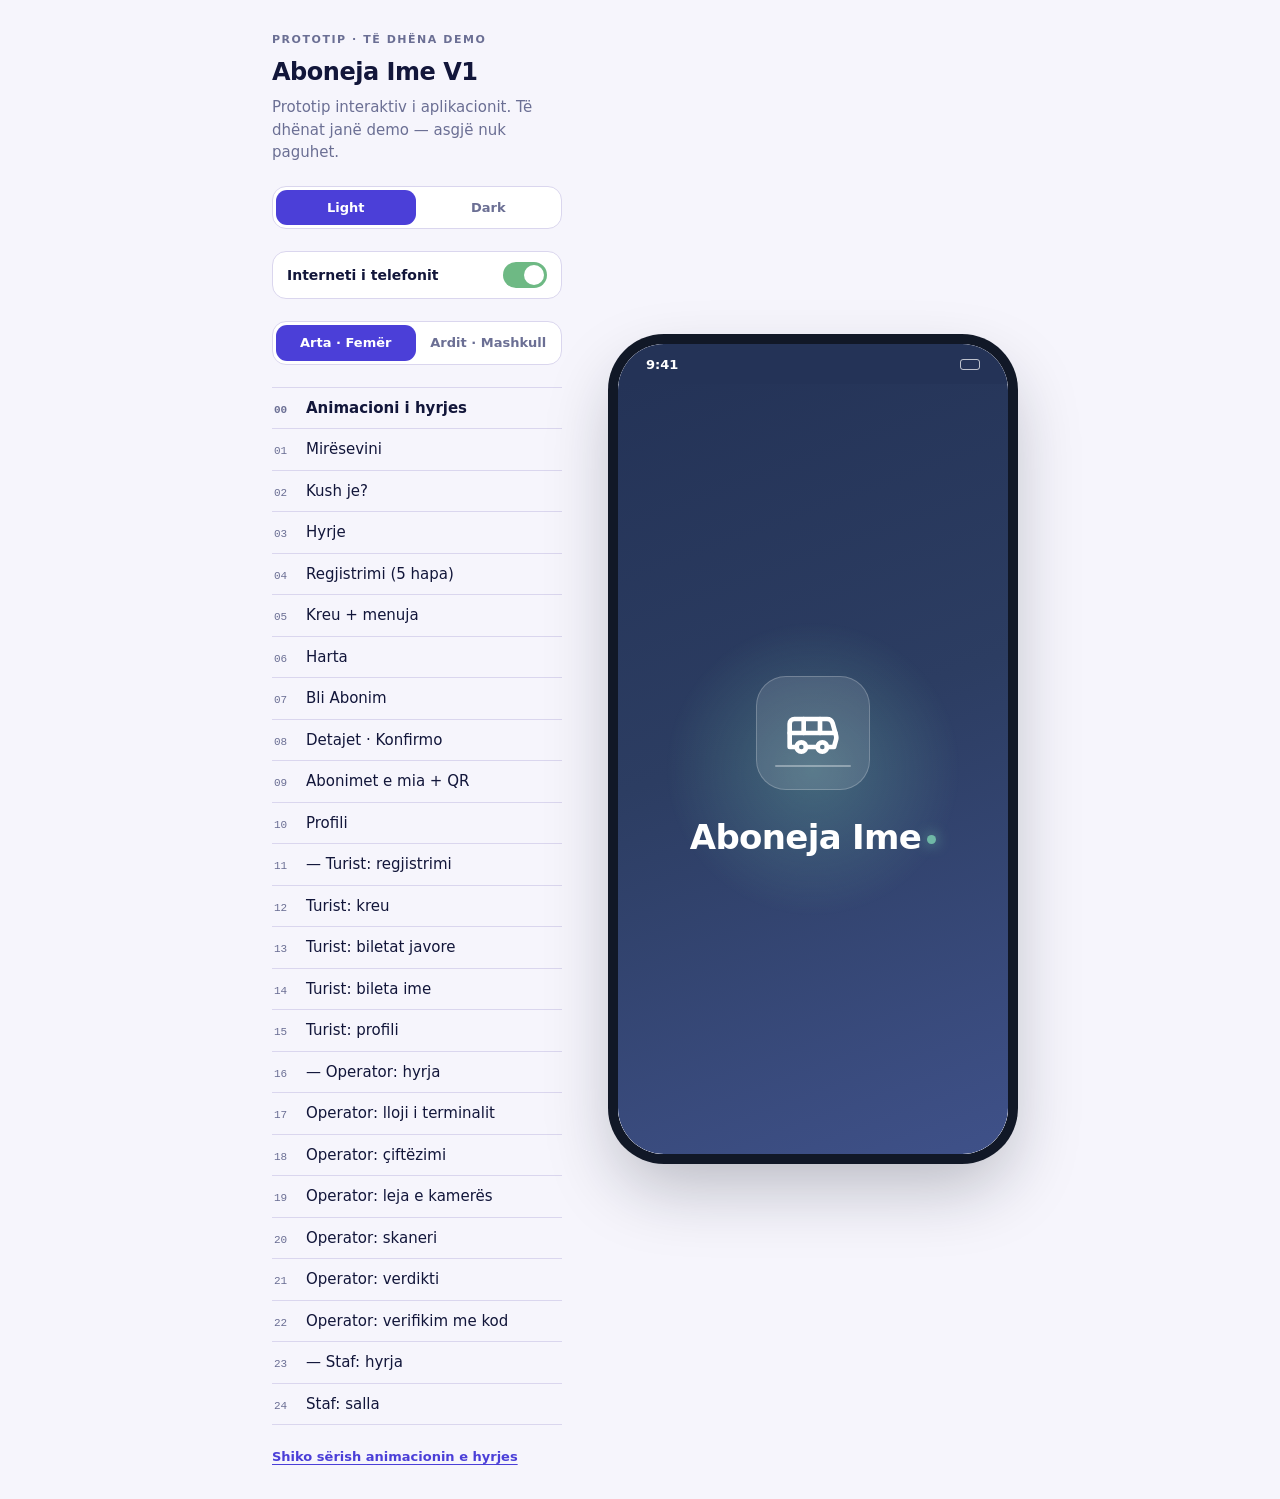
==== commit c14af451: "Pilot V1: prototipi v13 — ngjyrat e faqes, më i pastër Nga aboneja-v4-edition: nuanca në vend të neo" ====
--- a/demo/index.html
+++ b/demo/index.html
@@ -13,13 +13,17 @@
 <script src="vendor/qrcode.min.js"></script>
 <style>
 /* ── Skena rreth telefonit — ndjek temën e shikuesit ─────────────────── */
-:root{ --stage:#EEF1F7; --stage-ink:#1F2937; --stage-soft:#6B7280; --stage-line:#DDE2EC; --stage-card:#FFFFFF; --stage-accent:#2C3D62; }
+/* v13 (24 shtator): skena merr ngjyrat dhe shkronjat e faqes (tools/product-site/css/site.css) —
+   letër lejlaku / mesnatë, indigo si theks — që demoja të duket pjesë e faqes, jo një botë tjetër. */
+:root{ --stage:#F6F5FC; --stage-ink:#12163A; --stage-soft:#6B6F94; --stage-line:#DAD6EE; --stage-card:#FFFFFF; --stage-accent:#4B3FD8;
+  --font-display:"Segoe UI Variable Display","SF Pro Display",-apple-system,"Helvetica Neue",Roboto,"Inter",system-ui,sans-serif;
+  --font-text:"Segoe UI Variable Text","SF Pro Text",-apple-system,"Helvetica Neue",Roboto,"Inter",system-ui,sans-serif; }
 @media (prefers-color-scheme: dark){
-  :root:not([data-theme="light"]){ --stage:#0B0F1A; --stage-ink:#F1F3F8; --stage-soft:#98A2B8; --stage-line:#232A3B; --stage-card:#151B2B; --stage-accent:#9FB3E6; }
+  :root:not([data-theme="light"]){ --stage:#0A0F2E; --stage-ink:#EEF0FF; --stage-soft:#A3A8D4; --stage-line:rgba(207,198,255,.16); --stage-card:#141A45; --stage-accent:#CFC6FF; }
 }
-:root[data-theme="dark"]{ --stage:#0B0F1A; --stage-ink:#F1F3F8; --stage-soft:#98A2B8; --stage-line:#232A3B; --stage-card:#151B2B; --stage-accent:#9FB3E6; }
+:root[data-theme="dark"]{ --stage:#0A0F2E; --stage-ink:#EEF0FF; --stage-soft:#A3A8D4; --stage-line:rgba(207,198,255,.16); --stage-card:#141A45; --stage-accent:#CFC6FF; }
 html,body{height:100%}
-body{background:var(--stage);color:var(--stage-ink);font-family:"Inter",system-ui,-apple-system,"Segoe UI",Arial,sans-serif;font-size:15px;line-height:1.5}
+body{background:var(--stage);color:var(--stage-ink);font-family:var(--font-text);font-size:15px;line-height:1.5}
 .stage{min-height:100%;display:flex;gap:56px;justify-content:center;align-items:center;padding-inline:16px;padding-block:32px;box-sizing:border-box}
 .panel{width:290px;display:flex;flex-direction:column;gap:22px}
 .panel h1{font-weight:800;font-size:24px;line-height:1.15;margin:0;letter-spacing:-.01em}
@@ -39,29 +43,30 @@
 
 /* ── Telefoni — gjuha e modelit (DEMO 07) ─────────────────────────────── */
 .phone{
-  --bg:linear-gradient(160deg,#F9FAFC 0%,#FFFFFF 45%,#F3F7FE 100%);
-  --surface:#FFFFFF; --ink:#1F2937; --ink-2:#4B5563; --ink-3:#6B7280; --line:#E6E7EB; --line-soft:#EEF0F4;
-  --navy:#2C3D62; --navy-grad:linear-gradient(135deg,#2C3D62 0%,#3F5189 100%); --navy-ink:#FFFFFF; --navy-shadow:0 10px 24px rgba(44,61,98,.28);
-  --chip:#DFE2E8; --chip-ink:#2C3D62;
-  --mint:#149A7C; --mint-grad:linear-gradient(100deg,#5FD9B4 0%,#46C6BC 100%); --mint-chip:#ECFBF5; --mint-soft:#E6F8F1; --mint-line:#B6EADA; --mint-shadow:0 10px 22px rgba(70,198,188,.26);
-  --rose:var(--pink); --rose-grad:linear-gradient(100deg,#FBD0E4 0%,#F7A8C8 100%); --rose-soft:var(--pink-soft); --rose-line:var(--pink-line); --rose-ink:var(--pink-ink); --rose-neon:#FF7FC8;
-  --info:#F1F6FF; --info-line:#D9E5FF; --info-ink:#3B5BDB;
-  /* Një flamingo e vetme e hapur. Neoni rri VETËM te vulosja e llogarisë. */
-  --pink:#F7A8C8; --pink-soft:#FDF1F7; --pink-line:#F8CFE3; --pink-ink:#A63C6E;
-  --danger:#D14343; --shadow:0 2px 6px rgba(31,41,55,.04),0 10px 30px rgba(31,41,55,.06); --btn-shadow:0 4px 14px rgba(31,41,55,.06);
+  /* v13: paleta e faqes — bojë #12163A, indigo #4B3FD8 → vjollcë #7B5CFA, mente #6EE7B7, rozë #FF4F9A. */
+  --bg:linear-gradient(165deg,#F7F6FD 0%,#FFFFFF 42%,#F1F3FE 100%);
+  --surface:#FFFFFF; --ink:#12163A; --ink-2:#434869; --ink-3:#6B6F94; --line:#E4E1F4; --line-soft:#EFEDF9;
+  --navy:#4B3FD8; --navy-grad:linear-gradient(135deg,#4B3FD8 0%,#7B5CFA 100%); --navy-ink:#FFFFFF; --navy-shadow:0 12px 26px -10px rgba(75,63,216,.55);
+  --chip:#ECEAFB; --chip-ink:#4B3FD8;
+  --mint:#0E9F74; --mint-grad:linear-gradient(100deg,#7CEFC5 0%,#3DD6A3 100%); --mint-on:#053B2A; --mint-chip:#E6FBF3; --mint-soft:#E3FAF1; --mint-line:#A9ECD2; --mint-shadow:0 12px 24px -10px rgba(16,185,129,.45);
+  --rose:var(--pink); --rose-grad:linear-gradient(100deg,#FFD3E6 0%,#FFB3D3 100%); --rose-soft:var(--pink-soft); --rose-line:var(--pink-line); --rose-ink:var(--pink-ink); --rose-neon:#FF4F9A;
+  --info:#EEF3FF; --info-line:#D6E2FF; --info-ink:#2F6BFF;
+  --pink:#FF6FAE; --pink-soft:#FFEFF6; --pink-line:#FFD0E4; --pink-ink:#B01E61;
+  --danger:#D93F4C; --shadow:0 1px 2px rgba(18,22,58,.05),0 12px 30px -16px rgba(18,22,58,.22); --btn-shadow:0 4px 14px -6px rgba(18,22,58,.14);
+  font-family:var(--font-text);
   width:390px;height:810px;max-width:100%;border-radius:46px;background:var(--bg);color:var(--ink);
   box-shadow:0 0 0 10px #111827,0 30px 70px rgba(17,24,39,.28);position:relative;overflow:hidden;display:flex;flex-direction:column;flex:none;
 }
 .phone[data-mode="dark"]{
-  --bg:linear-gradient(160deg,#0F1424 0%,#121829 50%,#141B30 100%);
-  --surface:#1A2135; --ink:#F1F3F8; --ink-2:#C7CDDB; --ink-3:#98A2B8; --line:#2A3348; --line-soft:#222A3E;
-  --navy:#9FB3E6; --navy-grad:linear-gradient(135deg,#3A4E86 0%,#5468A8 100%); --navy-ink:#FFFFFF; --navy-shadow:0 10px 24px rgba(0,0,0,.35);
-  --chip:#2A3552; --chip-ink:#DCE4FA;
-  --mint:#6FD9B8; --mint-grad:linear-gradient(100deg,#37A886 0%,#2B9490 100%); --mint-chip:#14332A; --mint-soft:#143029; --mint-line:#256B55; --mint-shadow:0 10px 22px rgba(0,0,0,.3);
-  --rose:var(--pink); --rose-grad:linear-gradient(100deg,#A75E85 0%,#98527A 100%); --rose-soft:var(--pink-soft); --rose-line:var(--pink-line); --rose-ink:var(--pink-ink); --rose-neon:#FF9BD6;
-  --info:#1A2744; --info-line:#26365C; --info-ink:#9DB6FF;
-  --pink:#F0A3C4; --pink-soft:#3A2233; --pink-line:#6B3A56; --pink-ink:#F9C6DD;
-  --danger:#FF8A8A; --shadow:0 0 0 1px rgba(255,255,255,.02); --btn-shadow:none;
+  --bg:linear-gradient(165deg,#0B1033 0%,#0E1438 50%,#121A45 100%);
+  --surface:#161C4A; --ink:#EEF0FF; --ink-2:#C9CCEA; --ink-3:#9EA3CF; --line:#2A3166; --line-soft:#1F2658;
+  --navy:#CFC6FF; --navy-grad:linear-gradient(135deg,#5B4DF0 0%,#8B6CFF 100%); --navy-ink:#FFFFFF; --navy-shadow:0 12px 26px -10px rgba(0,0,0,.55);
+  --chip:#252C63; --chip-ink:#DCD6FF;
+  --mint:#6EE7B7; --mint-grad:linear-gradient(100deg,#2FBF8F 0%,#1E9E77 100%); --mint-on:#FFFFFF; --mint-chip:#0F3A30; --mint-soft:#10352C; --mint-line:#1F6B53; --mint-shadow:0 12px 24px -10px rgba(0,0,0,.45);
+  --rose:var(--pink); --rose-grad:linear-gradient(100deg,#B04A7C 0%,#9C3F6E 100%); --rose-soft:var(--pink-soft); --rose-line:var(--pink-line); --rose-ink:var(--pink-ink); --rose-neon:#FF7AB6;
+  --info:#1A2660; --info-line:#2A3A80; --info-ink:#A9C2FF;
+  --pink:#FF8EC2; --pink-soft:#3A1A33; --pink-line:#6B2F55; --pink-ink:#FFC2DD;
+  --danger:#FF8A8A; --shadow:0 0 0 1px rgba(255,255,255,.03); --btn-shadow:none;
 }
 .status-bar{height:40px;flex:none;display:flex;justify-content:space-between;align-items:center;padding:0 28px;font-size:13px;font-weight:600;color:var(--ink)}
 .status-bar i{width:18px;height:9px;border:1.5px solid currentColor;border-radius:3px;display:block;opacity:.7}
@@ -608,55 +613,120 @@
 .mapfoot{display:flex;justify-content:space-between;align-items:center;padding:14px 18px;font-size:14px;color:var(--ink-2)}
 .mapfoot b{color:var(--ink)}
 
-/* v12 — 24 shtator: ngjyra e udhëtarit dhe ndërruesi i gjuhës.
-   .phone[data-tema]: f = rozë neon · m = blu e thellë neon · t = jeshile neon e lehtë (turisti).
-   Tema prek vetëm shenjat e identitetit: avatari, linja, shiriti, rrethi i QR-së, fotot, butoni i QR-së.
-   Jeshilja e statusit («Aktiv», «I vlefshëm») dhe e blerjes mbetet jeshile — aty ngjyra do të thotë diçka. */
-.phone{--acc:#3F5189;--acc-grad:var(--navy-grad);--acc-ink:#fff;--acc-glow:var(--navy-shadow);--acc-soft:var(--chip);--acc-soft-ink:var(--chip-ink)}
-.phone[data-tema="f"]{--acc:#F2359D;--acc-grad:linear-gradient(135deg,#FF74CC 0%,#E62A93 100%);--acc-ink:#fff;--acc-soft:#FFE1F2;--acc-soft-ink:#B0106A;
-  --acc-glow:0 0 0 2px rgba(255,116,204,.55),0 0 22px rgba(242,53,157,.42),0 10px 24px rgba(230,42,147,.26)}
-.phone[data-tema="m"]{--acc:#2F63FF;--acc-grad:linear-gradient(135deg,#4F86FF 0%,#1C3FD4 100%);--acc-ink:#fff;--acc-soft:#E3EBFF;--acc-soft-ink:#1C3FD4;
-  --acc-glow:0 0 0 2px rgba(96,146,255,.55),0 0 22px rgba(47,99,255,.42),0 10px 24px rgba(28,63,212,.28)}
-.phone[data-tema="t"]{--acc:#14C98A;--acc-grad:linear-gradient(135deg,#8AF7CB 0%,#26D89D 100%);--acc-ink:#053B2A;--acc-soft:#DDFBEF;--acc-soft-ink:#0B7A55;
-  --acc-glow:0 0 0 2px rgba(138,247,203,.65),0 0 22px rgba(38,216,157,.4),0 10px 24px rgba(20,201,138,.22)}
-.phone[data-mode="dark"][data-tema="f"]{--acc:#FF5CBC;--acc-soft:#3E1A30;--acc-soft-ink:#FFB3DE}
-.phone[data-mode="dark"][data-tema="m"]{--acc:#5B8CFF;--acc-soft:#16234A;--acc-soft-ink:#A9C2FF}
-.phone[data-mode="dark"][data-tema="t"]{--acc:#3FE6A8;--acc-soft:#10342A;--acc-soft-ink:#8FF3CB}
-.phone[data-tema] .head .avatar,.phone[data-tema] .me .avatar,.phone[data-tema] .drawer .me2 .photo{background:var(--acc-grad);color:var(--acc-ink);box-shadow:var(--acc-glow)}
-.phone[data-tema] .qrmodal .face .photo{background:var(--acc-grad);color:var(--acc-ink);box-shadow:0 0 0 5px var(--surface),0 0 26px color-mix(in srgb,var(--acc) 55%,transparent)}
-.phone[data-tema] .linechip{background:var(--acc-grad);color:var(--acc-ink);box-shadow:0 0 14px color-mix(in srgb,var(--acc) 45%,transparent)}
-.phone[data-tema] .bar i{background:var(--acc-grad);box-shadow:0 0 10px color-mix(in srgb,var(--acc) 55%,transparent)}
+/* v13 — 24 shtator: ngjyra e udhëtarit, me NUANCA — jo një neon i vetëm kudo.
+   .phone[data-tema]: f = rozë · m = blu · t = mente (turisti). Të tria vijnë nga paleta e faqes.
+   Çdo nuancë ka vendin e vet, që ngjyrat të mos vrasin njëra-tjetrën:
+     --acc-grad   ngjyra e fortë — VETËM veprimi kryesor («Hap QR-në») dhe fotoja për kontrollorin
+     --acc-soft   nuanca e butë — avatari, L7, sfondet e vogla (me shkrim të errët --acc-soft-ink)
+     --acc-mid    toni i mesëm — shiriti i kohës
+     --acc-ring   rrethi i QR-së · --acc-head koka e QR-së dhe karta kryesore (shkrim --acc-head-ink)
+   Jeshilja e statusit («Aktiv», «I vlefshëm») dhe e blerjes mbetet jeshile: aty ngjyra do të thotë diçka. */
+.phone{--acc:#4B3FD8;--acc-grad:var(--navy-grad);--acc-ink:#fff;--acc-shadow:var(--navy-shadow);--acc-soft:var(--chip);--acc-soft-ink:var(--chip-ink);
+  --acc-line:var(--line);--acc-mid:var(--navy-grad);--acc-ring:#7B5CFA;--acc-head:var(--navy-grad);--acc-head-ink:#fff}
+.phone[data-tema="f"]{--acc:#E8388A;--acc-grad:linear-gradient(135deg,#FF7AB6 0%,#E8388A 100%);--acc-ink:#fff;--acc-shadow:0 12px 26px -10px rgba(232,56,138,.55);
+  --acc-soft:#FFE9F3;--acc-soft-ink:#B01E61;--acc-line:#FFCFE3;--acc-mid:linear-gradient(90deg,#FFB3D3 0%,#FF6FAE 100%);--acc-ring:#FF6FAE;
+  --acc-head:linear-gradient(135deg,#FFE6F1 0%,#FFC6DD 100%);--acc-head-ink:#7A1242}
+.phone[data-tema="m"]{--acc:#2F6BFF;--acc-grad:linear-gradient(135deg,#5B8CFF 0%,#2350E0 100%);--acc-ink:#fff;--acc-shadow:0 12px 26px -10px rgba(47,107,255,.55);
+  --acc-soft:#E8EFFF;--acc-soft-ink:#1F4FD6;--acc-line:#CCDAFF;--acc-mid:linear-gradient(90deg,#A9C2FF 0%,#4F80FF 100%);--acc-ring:#5B8CFF;
+  --acc-head:linear-gradient(135deg,#E7EEFF 0%,#C8D8FF 100%);--acc-head-ink:#17307F}
+.phone[data-tema="t"]{--acc:#0E9F74;--acc-grad:linear-gradient(135deg,#5BE3B2 0%,#17B886 100%);--acc-ink:#04362A;--acc-shadow:0 12px 26px -10px rgba(23,184,134,.5);
+  --acc-soft:#E2FAF0;--acc-soft-ink:#047857;--acc-line:#AEEBD3;--acc-mid:linear-gradient(90deg,#A7F3D0 0%,#34D399 100%);--acc-ring:#34D399;
+  --acc-head:linear-gradient(135deg,#E3FBF1 0%,#BDF2DA 100%);--acc-head-ink:#064E3B}
+.phone[data-mode="dark"][data-tema="f"]{--acc:#FF6FAE;--acc-grad:linear-gradient(135deg,#FF7AB6 0%,#D9307F 100%);--acc-soft:#3A1830;--acc-soft-ink:#FFB8D6;--acc-line:#6B2F55;
+  --acc-mid:linear-gradient(90deg,#B0467A 0%,#FF6FAE 100%);--acc-ring:#FF7AB6;--acc-head:linear-gradient(135deg,#4A1D3B 0%,#6B2753 100%);--acc-head-ink:#FFE1EE}
+.phone[data-mode="dark"][data-tema="m"]{--acc:#6F97FF;--acc-grad:linear-gradient(135deg,#5B8CFF 0%,#2F5BE8 100%);--acc-soft:#1B2A66;--acc-soft-ink:#B8CBFF;--acc-line:#2F438F;
+  --acc-mid:linear-gradient(90deg,#3355C4 0%,#6F97FF 100%);--acc-ring:#6F97FF;--acc-head:linear-gradient(135deg,#1D2C6E 0%,#2A3F96 100%);--acc-head-ink:#E3EBFF}
+.phone[data-mode="dark"][data-tema="t"]{--acc:#4ADE9F;--acc-grad:linear-gradient(135deg,#34D399 0%,#10A374 100%);--acc-ink:#03261D;--acc-soft:#0F3A2E;--acc-soft-ink:#98F0CB;--acc-line:#1F6B53;
+  --acc-mid:linear-gradient(90deg,#1E8F6A 0%,#4ADE9F 100%);--acc-ring:#4ADE9F;--acc-head:linear-gradient(135deg,#0F3F31 0%,#15614A 100%);--acc-head-ink:#DBFBEE}
+
+/* Identiteti — i butë: pllakë e çelët, ikonë/shkronja në ngjyrën e thellë. */
+.phone[data-tema] .head .avatar,.phone[data-tema] .me .avatar,.phone[data-tema] .drawer .me2 .photo{background:var(--acc-soft);color:var(--acc-soft-ink);box-shadow:inset 0 0 0 1.5px var(--acc-line)}
+.phone[data-tema] .linechip{background:var(--acc-soft);color:var(--acc-soft-ink);box-shadow:inset 0 0 0 1px var(--acc-line)}
+.phone[data-tema] .bar i{background:var(--acc-mid)}
 .phone[data-tema] .count div.sec b{color:var(--acc)}
-.phone[data-tema] .qrframe .ringfill{stroke:var(--acc);filter:drop-shadow(0 0 5px color-mix(in srgb,var(--acc) 65%,transparent))}
-.phone[data-tema] .qrmodal .qh{background:var(--acc-grad);color:var(--acc-ink)}
-.phone[data-tema] .qrmodal .qh small,.phone[data-tema] .qrmodal .qh span{color:inherit;opacity:.85}
-.phone[data-tema] .qrmodal .x{background:rgba(255,255,255,.3);color:var(--acc-ink)}
-.btn-acc{background:var(--acc-grad);color:var(--acc-ink);box-shadow:var(--acc-glow)}
-.seal[data-g="f"]{--sc:#F2359D;--sc2:#FFA6DA}
-.seal[data-g="m"]{--sc:#2F63FF;--sc2:#9DB8FF}
-.seal[data-g="t"]{--sc:#14C98A;--sc2:#A6F8D6}
-/* Turisti: karta e biletës në jeshile neon të lehtë, me shkrim të errët — lexohet në diell. */
-.phone[data-tema="t"] .tcard{background:var(--acc-grad);color:var(--acc-ink);box-shadow:var(--acc-glow)}
-.phone[data-mode="dark"][data-tema="t"] .tcard{background:linear-gradient(135deg,#0F5A44 0%,#0C7A5A 100%);color:#EAFFF6;box-shadow:0 0 0 1px rgba(63,230,168,.4),0 0 28px rgba(63,230,168,.22)}
-.tcard .tbadge{background:rgba(255,255,255,.55);color:inherit}
-.phone[data-mode="dark"] .tcard .tbadge{background:rgba(255,255,255,.14)}
-.tcard .tline{color:inherit;opacity:.85}
-.tcard .count div{background:rgba(255,255,255,.5)}
-.phone[data-mode="dark"] .tcard .count div{background:rgba(255,255,255,.1)}
+/* QR-ja: koka e butë, fotoja e fortë (e sheh kontrollori), rrethi në tonin e mesëm. */
+.phone[data-tema] .qrmodal .qh{background:var(--acc-head);color:var(--acc-head-ink)}
+.phone[data-tema] .qrmodal .qh small,.phone[data-tema] .qrmodal .qh span{color:inherit;opacity:.8}
+.phone[data-tema] .qrmodal .x{background:rgba(255,255,255,.55);color:var(--acc-head-ink)}
+.phone[data-mode="dark"][data-tema] .qrmodal .x{background:rgba(255,255,255,.14)}
+.phone[data-tema] .qrmodal .face .photo{background:var(--acc-grad);color:var(--acc-ink);box-shadow:0 0 0 5px var(--surface),0 14px 26px -12px rgba(18,22,58,.45)}
+.phone[data-tema] .qrframe .ringfill{stroke:var(--acc-ring)}
+/* Veprimi kryesor — i vetmi me ngjyrë të plotë në ekran. */
+.btn-acc{background:var(--acc-grad);color:var(--acc-ink);box-shadow:var(--acc-shadow)}
+/* Karta kryesore te «Abonimet e mia»: nuancë e butë, jo bllok i fortë. */
+.phone[data-tema] .subitem.primary{background:var(--acc-head);color:var(--acc-head-ink);box-shadow:var(--shadow),inset 0 0 0 1.5px var(--acc-line)}
+.phone[data-tema] .subitem.primary .st{background:rgba(255,255,255,.6);color:var(--acc-head-ink)}
+.phone[data-mode="dark"][data-tema] .subitem.primary .st{background:rgba(255,255,255,.12)}
+.phone[data-tema] .subitem.primary .st::before{background:#10B981}
+.phone[data-tema] .subitem.primary .dates{border-top-color:color-mix(in srgb,var(--acc-head-ink) 14%,transparent)}
+.phone[data-tema] .subitem.primary .btn-ghostwhite{background:rgba(255,255,255,.6);color:var(--acc-head-ink)}
+.phone[data-mode="dark"][data-tema] .subitem.primary .btn-ghostwhite{background:rgba(255,255,255,.12)}
+/* Turisti: karta e biletës në mente të butë me shkrim të errët; butoni i QR-së është veprimi kryesor. */
+.phone[data-tema="t"] .tcard{background:var(--acc-head);color:var(--acc-head-ink);box-shadow:var(--shadow),inset 0 0 0 1.5px var(--acc-line)}
+.tcard .tbadge{background:rgba(255,255,255,.65);color:inherit}
+.phone[data-mode="dark"] .tcard .tbadge{background:rgba(255,255,255,.12)}
+.tcard .tline{color:inherit;opacity:.8}
+.tcard .count div{background:rgba(255,255,255,.6)}
+.phone[data-mode="dark"] .tcard .count div{background:rgba(255,255,255,.08)}
 .tcard .count b,.phone[data-tema] .tcard .count div.sec b{color:inherit}
-.tcard .count span{color:inherit;opacity:.75}
-.tcard .tqr{margin-top:10px;background:#fff;color:#0B7A55;box-shadow:0 8px 20px rgba(5,59,42,.14)}
+.tcard .count span{color:inherit;opacity:.7}
+.tcard .tqr{margin-top:10px;background:var(--acc-grad);color:var(--acc-ink);box-shadow:var(--acc-shadow)}
 .avbtn{all:unset;box-sizing:border-box;cursor:pointer}
 .avbtn:focus-visible{outline:3px solid var(--acc);outline-offset:2px}
+/* Kalimi i butë kur ndërrohet udhëtari (Arta ⇄ Ardit). */
+.head .avatar,.linechip,.bar i,.count b,.btn-acc,.langsw button,.qrmodal .qh,.subitem,.tcard{transition:background-color .35s ease,color .35s ease,box-shadow .35s ease}
+
+/* Vulosja: e njëjta koreografi, pa neon — rrathët dhe disku mbeten, shkëlqimi zbutet. */
+.seal[data-g="f"]{--sc:#FF4F9A;--sc2:#FFB8D6}
+.seal[data-g="m"]{--sc:#2F6BFF;--sc2:#A9C2FF}
+.seal[data-g="t"],.seal[data-g="ok"]{--sc:#10B981;--sc2:#A7F3D0}
+.seal .disc{box-shadow:0 0 0 10px color-mix(in srgb,var(--sc) 12%,transparent),0 16px 34px -12px color-mix(in srgb,var(--sc) 60%,transparent)}
+.seal .mark{text-shadow:none;box-shadow:none;background:color-mix(in srgb,var(--sc) 7%,transparent)}
+
+/* Dyert te «Kush je?» dhe butonat e hyrjes: ngjyrat e faqes, pa kornizë neon. */
+.role.role--blue{border:1.5px solid #CCDAFF;box-shadow:var(--shadow)}
+.role.role--blue .ico{background:linear-gradient(135deg,#5B8CFF 0%,#2350E0 100%);color:#fff;box-shadow:0 10px 22px -10px rgba(47,107,255,.6)}
+.role.role--mint{border:1.5px solid #AEEBD3;box-shadow:var(--shadow)}
+.role.role--mint .ico{background:linear-gradient(135deg,#5BE3B2 0%,#17B886 100%);color:#04362A;box-shadow:0 10px 22px -10px rgba(23,184,134,.55)}
+.phone[data-mode="dark"] .role.role--blue{border-color:#2F438F}
+.phone[data-mode="dark"] .role.role--mint{border-color:#1F6B53}
+.btn-electric{background:var(--navy-grad);color:#fff;box-shadow:var(--navy-shadow)}
+.phone[data-mode="dark"] .btn-electric{box-shadow:var(--navy-shadow)}
+.btn-mint{color:var(--mint-on)}
+.pass-top .ok,.bigok,.tab.buy[aria-current="page"] .ic{color:var(--mint-on)}
+/* Verdiktet e operatorit: të qarta, pa u bërë alarm i kuq-portokalli. */
+.verdict.ok{background:linear-gradient(140deg,#34D399 0%,#0E9F74 100%)}
+.verdict.bad{background:linear-gradient(140deg,#F2555A 0%,#C8323A 100%)}
+.verdict.warn{background:linear-gradient(140deg,#F7C04A 0%,#E09A12 100%);color:#3A2500}
+.verdict.info{background:linear-gradient(140deg,#6F97FF 0%,#2F6BFF 100%)}
+
+/* Shkronjat e faqes: titujt me «Display», teksti me «Text»; pesha 700 në vend të 800. */
+.display,.h,.head h1,.subcard .prod,.product .pn,.subitem .pn,.price b,.me b,.drawer .me2 b,.role b,.qrmodal .qh b,.verdict h2,.stat b,.count b,.req .rtop b,.panel h1,.intro .name{font-family:var(--font-display)}
+.h,.head h1,.subcard .prod,.subitem .pn,.me b,.drawer .me2 b,.role.main b,.qrmodal .qh b,.panel h1{font-weight:700;letter-spacing:-.02em}
+.display{letter-spacing:-.03em}
+/* Ndërveprimi: prekja ndihet, pa lëvizje të tepërt. */
+.role,.product,.choice,.scen,.opt{transition:transform .12s ease,box-shadow .2s ease,border-color .2s ease}
+.role:active,.product:active,.choice:active,.scen:active,.opt:active{transform:scale(.985)}
+@media (hover: hover){ .role:hover,.product:hover,.choice:hover,.scen:hover{box-shadow:var(--shadow);border-color:var(--acc-line)} }
+/* Ekrani nuk rinis animacionin e hyrjes kur ndryshon vetëm diçka brenda tij. */
+.screen.noanim{animation:none}
+
+/* Një veprim kryesor për ekran: blerja te Kreu dhe «Shto abonim» janë veprime të dyta — mente e butë. */
+.btn-mint-soft{background:var(--mint-soft);color:var(--mint);box-shadow:inset 0 0 0 1.5px var(--mint-line)}
+.phone[data-mode="dark"] .btn-mint-soft{color:#8FF3CB}
+/* Zgjedhja aktuale ndjek udhëtarin (më parë ishte rozë edhe për Arditin). */
+.phone[data-tema] .product.current{border-color:var(--acc-ring)}
+.phone[data-tema] .product .badge-rose{background:var(--acc-soft);color:var(--acc-soft-ink);border-color:var(--acc-line)}
+.phone[data-tema] .opt[aria-checked="true"],.phone[data-tema] .choice[aria-checked="true"]{border-color:var(--acc-ring);background:var(--acc-soft)}
+.phone[data-tema] .opt[aria-checked="true"] .radio{border-color:var(--acc)}
 
 /* Gjuha: dy zgjedhje të dukshme — gjithmonë shihet cila është aktive. */
 .toprow{display:flex;align-items:center;justify-content:space-between;gap:12px}
 .langsw{display:inline-flex;align-items:center;gap:2px;background:var(--surface);border:1px solid var(--line);border-radius:12px;padding:3px 3px 3px 8px;box-shadow:var(--btn-shadow);color:var(--ink-3)}
 .langsw .lg{display:grid;place-items:center;margin-right:3px}
-.langsw button{all:unset;cursor:pointer;min-width:32px;text-align:center;padding:6px 8px;border-radius:9px;font-size:12.5px;font-weight:800;letter-spacing:.05em;color:var(--ink-3)}
-.langsw button[aria-pressed="true"]{background:var(--navy-grad);color:#fff}
-.phone[data-tema] .langsw button[aria-pressed="true"]{background:var(--acc-grad);color:var(--acc-ink)}
-.langsw button:focus-visible{outline:2px solid var(--pink);outline-offset:2px}
+.langsw button{all:unset;cursor:pointer;min-width:32px;text-align:center;padding:6px 8px;border-radius:9px;font-size:12.5px;font-weight:700;letter-spacing:.05em;color:var(--ink-3)}
+.langsw button[aria-pressed="true"]{background:var(--acc-soft);color:var(--acc-soft-ink);box-shadow:inset 0 0 0 1px var(--acc-line)}
+.langsw button:focus-visible{outline:2px solid var(--acc);outline-offset:2px}
 </style>
 
 <div class="stage">
@@ -664,7 +734,7 @@
     <div style="display:flex;flex-direction:column;gap:10px">
       <span class="eyebrow">Prototip · të dhëna demo</span>
       <h1>Aboneja Ime V1</h1>
-      <p>Rruga e qytetarit në gjuhën vizuale të modelit të parë. Aplikacioni real nuk është prekur.</p>
+      <p>Prototip interaktiv i aplikacionit. Të dhënat janë demo — asgjë nuk paguhet.</p>
     </div>
     <div class="modes" role="group" aria-label="Tema e prototipit">
       <button type="button" id="m-light" data-mode="light">Light</button>
@@ -677,7 +747,6 @@
     </div>
     <nav class="jump" id="jump" aria-label="Ekranet"></nav>
     <button type="button" class="replay" id="replay">Shiko sërish animacionin e hyrjes</button>
-    <div class="excluded"><b>Jashtë V1:</b> Quick Ticket · Turist · Tren · GPS live · pagesë reale · çdo veçori V2. Harta live: autobusët dhe qytetarët janë demo, jo GPS i vërtetë.</div>
   </aside>
 
   <div class="phone" id="phone" data-mode="light">
@@ -688,7 +757,7 @@
   </div>
 </div>
 
-<script src="prototip.js"></script>
+<script src="prototip.js?v=f2ba6269"></script>
 
 </body>
 </html>
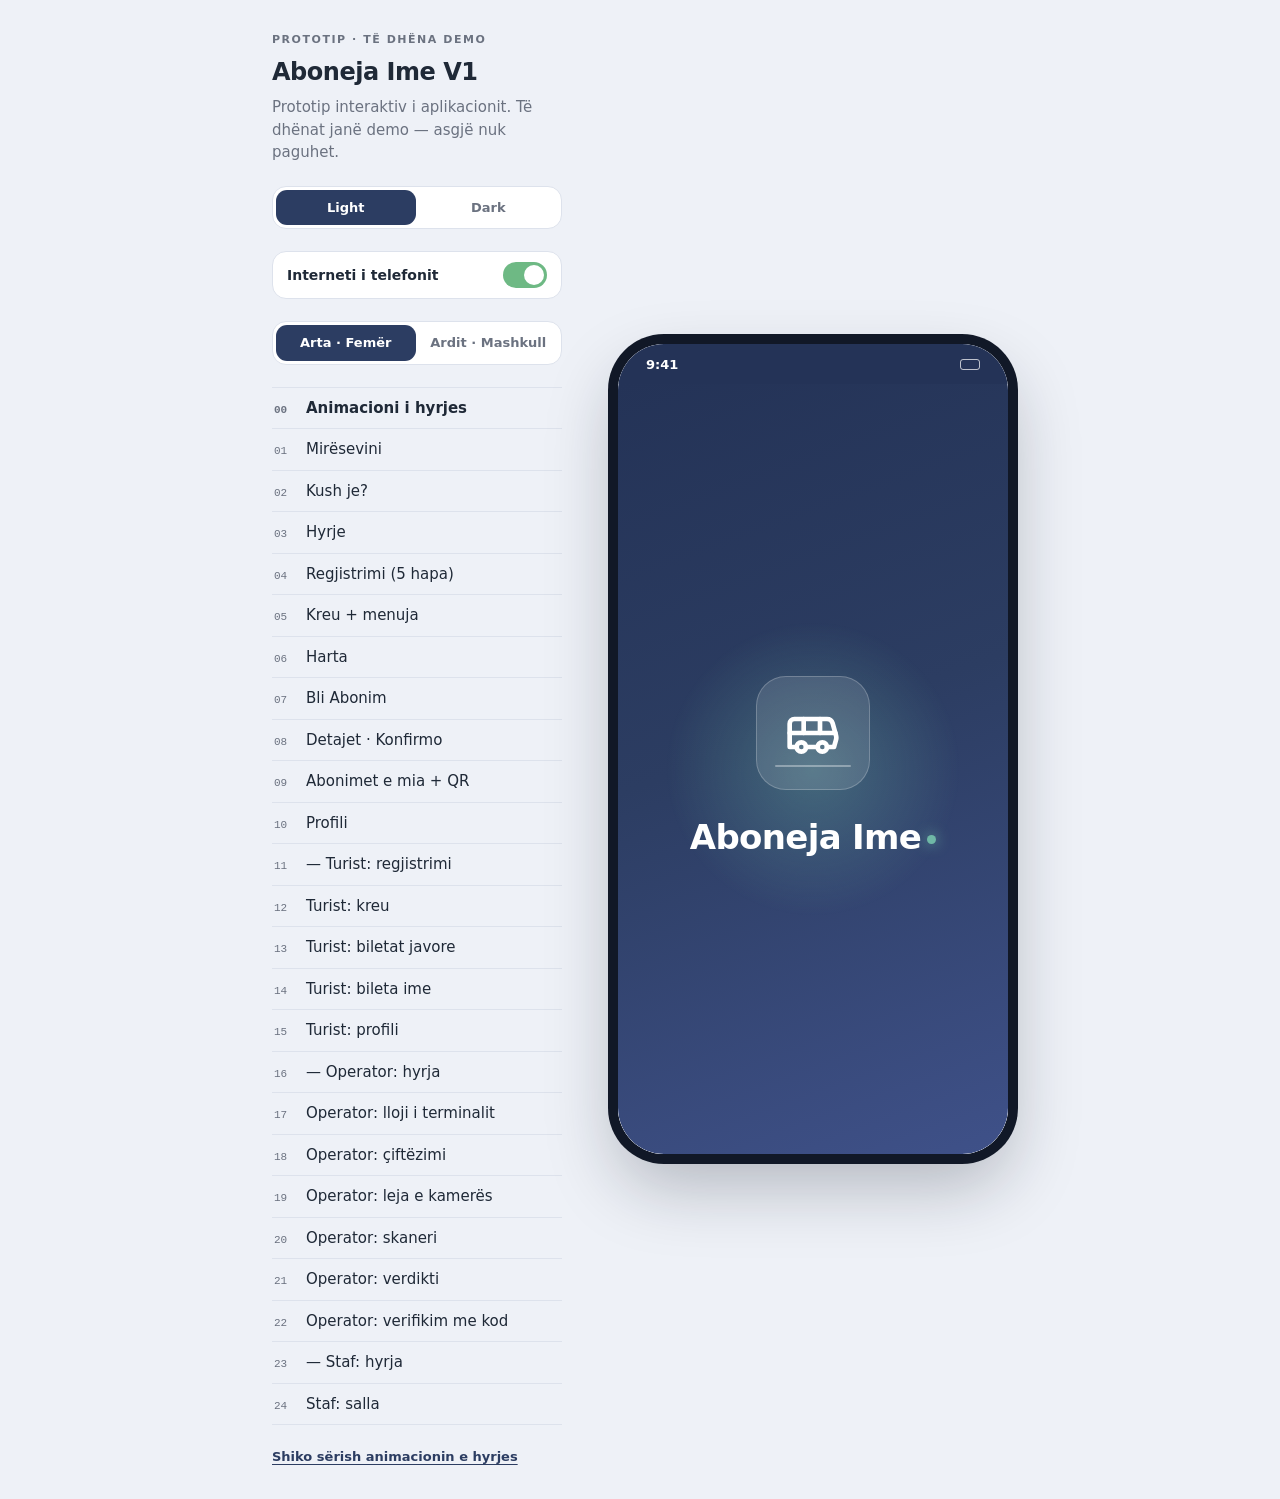
==== commit 99b9c48a: "Pilot V1: prototipi v14 — baza fillestare, QR me neon të lehtë Nga aboneja-v4-edition: navy i DEMO 0" ====
--- a/demo/index.html
+++ b/demo/index.html
@@ -13,15 +13,14 @@
 <script src="vendor/qrcode.min.js"></script>
 <style>
 /* ── Skena rreth telefonit — ndjek temën e shikuesit ─────────────────── */
-/* v13 (24 shtator): skena merr ngjyrat dhe shkronjat e faqes (tools/product-site/css/site.css) —
-   letër lejlaku / mesnatë, indigo si theks — që demoja të duket pjesë e faqes, jo një botë tjetër. */
-:root{ --stage:#F6F5FC; --stage-ink:#12163A; --stage-soft:#6B6F94; --stage-line:#DAD6EE; --stage-card:#FFFFFF; --stage-accent:#4B3FD8;
+/* v14 (24 shtator): ngjyrat fillestare të skenës (Irdi: «lejla është shumë»); shkronjat e faqes mbeten. */
+:root{ --stage:#EEF1F7; --stage-ink:#1F2937; --stage-soft:#6B7280; --stage-line:#DDE2EC; --stage-card:#FFFFFF; --stage-accent:#2C3D62;
   --font-display:"Segoe UI Variable Display","SF Pro Display",-apple-system,"Helvetica Neue",Roboto,"Inter",system-ui,sans-serif;
   --font-text:"Segoe UI Variable Text","SF Pro Text",-apple-system,"Helvetica Neue",Roboto,"Inter",system-ui,sans-serif; }
 @media (prefers-color-scheme: dark){
-  :root:not([data-theme="light"]){ --stage:#0A0F2E; --stage-ink:#EEF0FF; --stage-soft:#A3A8D4; --stage-line:rgba(207,198,255,.16); --stage-card:#141A45; --stage-accent:#CFC6FF; }
+  :root:not([data-theme="light"]){ --stage:#0B0F1A; --stage-ink:#F1F3F8; --stage-soft:#98A2B8; --stage-line:#232A3B; --stage-card:#151B2B; --stage-accent:#9FB3E6; }
 }
-:root[data-theme="dark"]{ --stage:#0A0F2E; --stage-ink:#EEF0FF; --stage-soft:#A3A8D4; --stage-line:rgba(207,198,255,.16); --stage-card:#141A45; --stage-accent:#CFC6FF; }
+:root[data-theme="dark"]{ --stage:#0B0F1A; --stage-ink:#F1F3F8; --stage-soft:#98A2B8; --stage-line:#232A3B; --stage-card:#151B2B; --stage-accent:#9FB3E6; }
 html,body{height:100%}
 body{background:var(--stage);color:var(--stage-ink);font-family:var(--font-text);font-size:15px;line-height:1.5}
 .stage{min-height:100%;display:flex;gap:56px;justify-content:center;align-items:center;padding-inline:16px;padding-block:32px;box-sizing:border-box}
@@ -43,30 +42,30 @@
 
 /* ── Telefoni — gjuha e modelit (DEMO 07) ─────────────────────────────── */
 .phone{
-  /* v13: paleta e faqes — bojë #12163A, indigo #4B3FD8 → vjollcë #7B5CFA, mente #6EE7B7, rozë #FF4F9A. */
-  --bg:linear-gradient(165deg,#F7F6FD 0%,#FFFFFF 42%,#F1F3FE 100%);
-  --surface:#FFFFFF; --ink:#12163A; --ink-2:#434869; --ink-3:#6B6F94; --line:#E4E1F4; --line-soft:#EFEDF9;
-  --navy:#4B3FD8; --navy-grad:linear-gradient(135deg,#4B3FD8 0%,#7B5CFA 100%); --navy-ink:#FFFFFF; --navy-shadow:0 12px 26px -10px rgba(75,63,216,.55);
-  --chip:#ECEAFB; --chip-ink:#4B3FD8;
-  --mint:#0E9F74; --mint-grad:linear-gradient(100deg,#7CEFC5 0%,#3DD6A3 100%); --mint-on:#053B2A; --mint-chip:#E6FBF3; --mint-soft:#E3FAF1; --mint-line:#A9ECD2; --mint-shadow:0 12px 24px -10px rgba(16,185,129,.45);
-  --rose:var(--pink); --rose-grad:linear-gradient(100deg,#FFD3E6 0%,#FFB3D3 100%); --rose-soft:var(--pink-soft); --rose-line:var(--pink-line); --rose-ink:var(--pink-ink); --rose-neon:#FF4F9A;
-  --info:#EEF3FF; --info-line:#D6E2FF; --info-ink:#2F6BFF;
-  --pink:#FF6FAE; --pink-soft:#FFEFF6; --pink-line:#FFD0E4; --pink-ink:#B01E61;
-  --danger:#D93F4C; --shadow:0 1px 2px rgba(18,22,58,.05),0 12px 30px -16px rgba(18,22,58,.22); --btn-shadow:0 4px 14px -6px rgba(18,22,58,.14);
+  /* v14: baza fillestare — navy #2C3D62 → #3F5189, sfond i ftohtë, mente e DEMO 07. */
+  --bg:linear-gradient(160deg,#F9FAFC 0%,#FFFFFF 45%,#F3F7FE 100%);
+  --surface:#FFFFFF; --ink:#1F2937; --ink-2:#4B5563; --ink-3:#6B7280; --line:#E6E7EB; --line-soft:#EEF0F4;
+  --navy:#2C3D62; --navy-grad:linear-gradient(135deg,#2C3D62 0%,#3F5189 100%); --navy-ink:#FFFFFF; --navy-shadow:0 10px 24px rgba(44,61,98,.28);
+  --chip:#DFE2E8; --chip-ink:#2C3D62;
+  --mint:#149A7C; --mint-grad:linear-gradient(100deg,#5FD9B4 0%,#46C6BC 100%); --mint-on:#FFFFFF; --mint-chip:#ECFBF5; --mint-soft:#E6F8F1; --mint-line:#B6EADA; --mint-shadow:0 10px 22px rgba(70,198,188,.26);
+  --rose:var(--pink); --rose-grad:linear-gradient(100deg,#FBD0E4 0%,#F7A8C8 100%); --rose-soft:var(--pink-soft); --rose-line:var(--pink-line); --rose-ink:var(--pink-ink); --rose-neon:#FF7FC8;
+  --info:#F1F6FF; --info-line:#D9E5FF; --info-ink:#3B5BDB;
+  --pink:#F7A8C8; --pink-soft:#FDF1F7; --pink-line:#F8CFE3; --pink-ink:#A63C6E;
+  --danger:#D14343; --shadow:0 2px 6px rgba(31,41,55,.04),0 10px 30px rgba(31,41,55,.06); --btn-shadow:0 4px 14px rgba(31,41,55,.06);
   font-family:var(--font-text);
   width:390px;height:810px;max-width:100%;border-radius:46px;background:var(--bg);color:var(--ink);
   box-shadow:0 0 0 10px #111827,0 30px 70px rgba(17,24,39,.28);position:relative;overflow:hidden;display:flex;flex-direction:column;flex:none;
 }
 .phone[data-mode="dark"]{
-  --bg:linear-gradient(165deg,#0B1033 0%,#0E1438 50%,#121A45 100%);
-  --surface:#161C4A; --ink:#EEF0FF; --ink-2:#C9CCEA; --ink-3:#9EA3CF; --line:#2A3166; --line-soft:#1F2658;
-  --navy:#CFC6FF; --navy-grad:linear-gradient(135deg,#5B4DF0 0%,#8B6CFF 100%); --navy-ink:#FFFFFF; --navy-shadow:0 12px 26px -10px rgba(0,0,0,.55);
-  --chip:#252C63; --chip-ink:#DCD6FF;
-  --mint:#6EE7B7; --mint-grad:linear-gradient(100deg,#2FBF8F 0%,#1E9E77 100%); --mint-on:#FFFFFF; --mint-chip:#0F3A30; --mint-soft:#10352C; --mint-line:#1F6B53; --mint-shadow:0 12px 24px -10px rgba(0,0,0,.45);
-  --rose:var(--pink); --rose-grad:linear-gradient(100deg,#B04A7C 0%,#9C3F6E 100%); --rose-soft:var(--pink-soft); --rose-line:var(--pink-line); --rose-ink:var(--pink-ink); --rose-neon:#FF7AB6;
-  --info:#1A2660; --info-line:#2A3A80; --info-ink:#A9C2FF;
-  --pink:#FF8EC2; --pink-soft:#3A1A33; --pink-line:#6B2F55; --pink-ink:#FFC2DD;
-  --danger:#FF8A8A; --shadow:0 0 0 1px rgba(255,255,255,.03); --btn-shadow:none;
+  --bg:linear-gradient(160deg,#0F1424 0%,#121829 50%,#141B30 100%);
+  --surface:#1A2135; --ink:#F1F3F8; --ink-2:#C7CDDB; --ink-3:#98A2B8; --line:#2A3348; --line-soft:#222A3E;
+  --navy:#9FB3E6; --navy-grad:linear-gradient(135deg,#3A4E86 0%,#5468A8 100%); --navy-ink:#FFFFFF; --navy-shadow:0 10px 24px rgba(0,0,0,.35);
+  --chip:#2A3552; --chip-ink:#DCE4FA;
+  --mint:#6FD9B8; --mint-grad:linear-gradient(100deg,#37A886 0%,#2B9490 100%); --mint-on:#FFFFFF; --mint-chip:#14332A; --mint-soft:#143029; --mint-line:#256B55; --mint-shadow:0 10px 22px rgba(0,0,0,.3);
+  --rose:var(--pink); --rose-grad:linear-gradient(100deg,#A75E85 0%,#98527A 100%); --rose-soft:var(--pink-soft); --rose-line:var(--pink-line); --rose-ink:var(--pink-ink); --rose-neon:#FF9BD6;
+  --info:#1A2744; --info-line:#26365C; --info-ink:#9DB6FF;
+  --pink:#F0A3C4; --pink-soft:#3A2233; --pink-line:#6B3A56; --pink-ink:#F9C6DD;
+  --danger:#FF8A8A; --shadow:0 0 0 1px rgba(255,255,255,.02); --btn-shadow:none;
 }
 .status-bar{height:40px;flex:none;display:flex;justify-content:space-between;align-items:center;padding:0 28px;font-size:13px;font-weight:600;color:var(--ink)}
 .status-bar i{width:18px;height:9px;border:1.5px solid currentColor;border-radius:3px;display:block;opacity:.7}
@@ -621,8 +620,8 @@
      --acc-mid    toni i mesëm — shiriti i kohës
      --acc-ring   rrethi i QR-së · --acc-head koka e QR-së dhe karta kryesore (shkrim --acc-head-ink)
    Jeshilja e statusit («Aktiv», «I vlefshëm») dhe e blerjes mbetet jeshile: aty ngjyra do të thotë diçka. */
-.phone{--acc:#4B3FD8;--acc-grad:var(--navy-grad);--acc-ink:#fff;--acc-shadow:var(--navy-shadow);--acc-soft:var(--chip);--acc-soft-ink:var(--chip-ink);
-  --acc-line:var(--line);--acc-mid:var(--navy-grad);--acc-ring:#7B5CFA;--acc-head:var(--navy-grad);--acc-head-ink:#fff}
+.phone{--acc:#3F5189;--acc-grad:var(--navy-grad);--acc-ink:#fff;--acc-shadow:var(--navy-shadow);--acc-soft:var(--chip);--acc-soft-ink:var(--chip-ink);
+  --acc-line:var(--line);--acc-mid:var(--navy-grad);--acc-ring:#6EB984;--acc-head:var(--navy-grad);--acc-head-ink:#fff}
 .phone[data-tema="f"]{--acc:#E8388A;--acc-grad:linear-gradient(135deg,#FF7AB6 0%,#E8388A 100%);--acc-ink:#fff;--acc-shadow:0 12px 26px -10px rgba(232,56,138,.55);
   --acc-soft:#FFE9F3;--acc-soft-ink:#B01E61;--acc-line:#FFCFE3;--acc-mid:linear-gradient(90deg,#FFB3D3 0%,#FF6FAE 100%);--acc-ring:#FF6FAE;
   --acc-head:linear-gradient(135deg,#FFE6F1 0%,#FFC6DD 100%);--acc-head-ink:#7A1242}
@@ -679,7 +678,8 @@
 /* Vulosja: e njëjta koreografi, pa neon — rrathët dhe disku mbeten, shkëlqimi zbutet. */
 .seal[data-g="f"]{--sc:#FF4F9A;--sc2:#FFB8D6}
 .seal[data-g="m"]{--sc:#2F6BFF;--sc2:#A9C2FF}
-.seal[data-g="t"],.seal[data-g="ok"]{--sc:#10B981;--sc2:#A7F3D0}
+.seal[data-g="t"]{--sc:#10B981;--sc2:#A7F3D0}
+.seal[data-g="ok"]{--sc:#22C39C;--sc2:#8BE9C8}
 .seal .disc{box-shadow:0 0 0 10px color-mix(in srgb,var(--sc) 12%,transparent),0 16px 34px -12px color-mix(in srgb,var(--sc) 60%,transparent)}
 .seal .mark{text-shadow:none;box-shadow:none;background:color-mix(in srgb,var(--sc) 7%,transparent)}
 
@@ -719,6 +719,17 @@
 .phone[data-tema] .product .badge-rose{background:var(--acc-soft);color:var(--acc-soft-ink);border-color:var(--acc-line)}
 .phone[data-tema] .opt[aria-checked="true"],.phone[data-tema] .choice[aria-checked="true"]{border-color:var(--acc-ring);background:var(--acc-soft)}
 .phone[data-tema] .opt[aria-checked="true"] .radio{border-color:var(--acc)}
+
+/* v14 — logoja e vogël te «Hyrje»: ikona në qendër, në përpjesëtim me pllakën. */
+.logo.logo--sm{width:64px;height:64px;border-radius:18px}
+.logo.logo--sm svg{width:32px;height:32px}
+/* v14 — statusi te QR-ja: etiketë me ngjyrën e udhëtarit (✓ + tekst), jo tekst jeshil i vetmuar. */
+.qrmodal .rows b.qstatus{display:inline-flex;align-items:center;gap:6px;padding:4px 11px 4px 8px;border-radius:999px;font-size:13.5px;
+  background:var(--acc-soft);color:var(--acc-soft-ink);box-shadow:inset 0 0 0 1px var(--acc-line)}
+.qrmodal .rows b.qstatus svg{flex:none}
+/* v14 — rrethi i numëruesit te QR-ja: neon i lehtë, në ngjyrën e udhëtarit. */
+.qrframe .ringfill{filter:drop-shadow(0 0 2px var(--acc-ring)) drop-shadow(0 0 7px color-mix(in srgb,var(--acc-ring) 45%,transparent))}
+.phone[data-tema] .qrframe .ringfill{stroke:var(--acc-ring)}
 
 /* Gjuha: dy zgjedhje të dukshme — gjithmonë shihet cila është aktive. */
 .toprow{display:flex;align-items:center;justify-content:space-between;gap:12px}
@@ -757,7 +768,7 @@
   </div>
 </div>
 
-<script src="prototip.js?v=f2ba6269"></script>
+<script src="prototip.js?v=756fa086"></script>
 
 </body>
 </html>
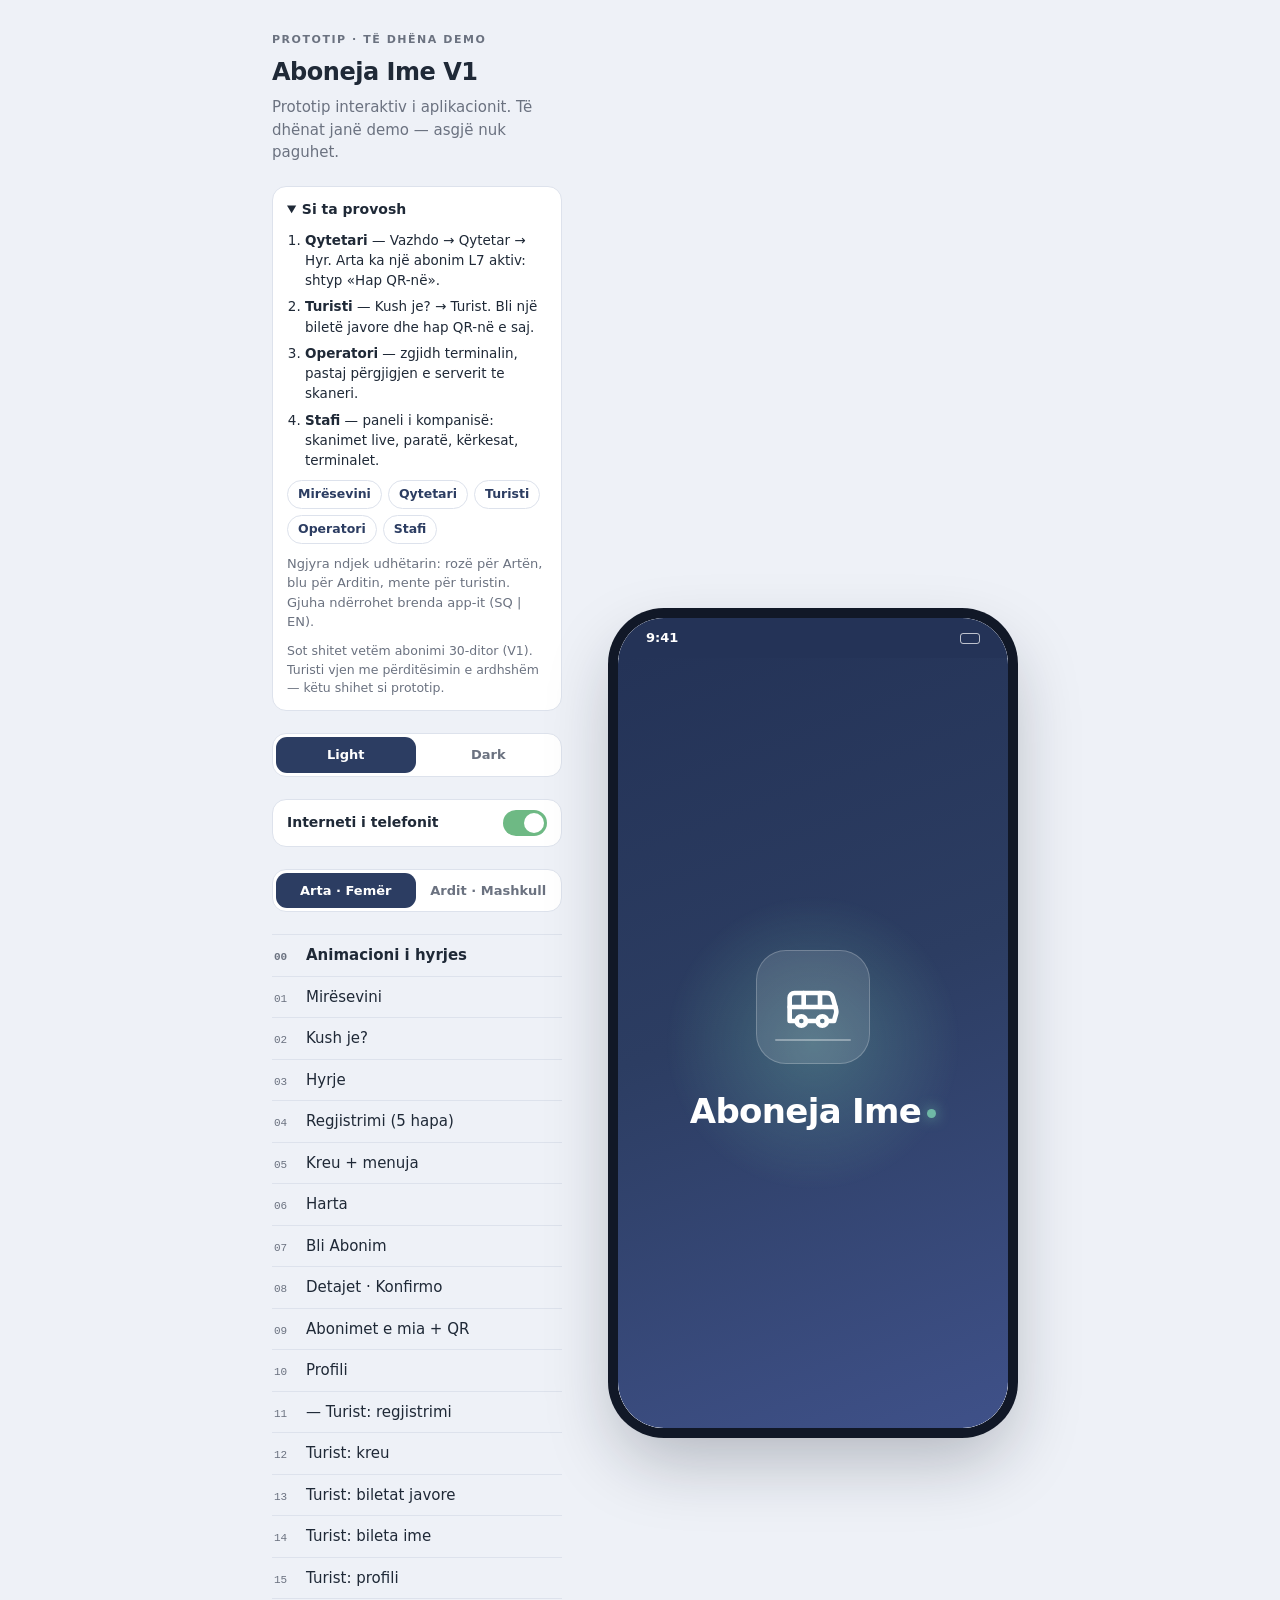
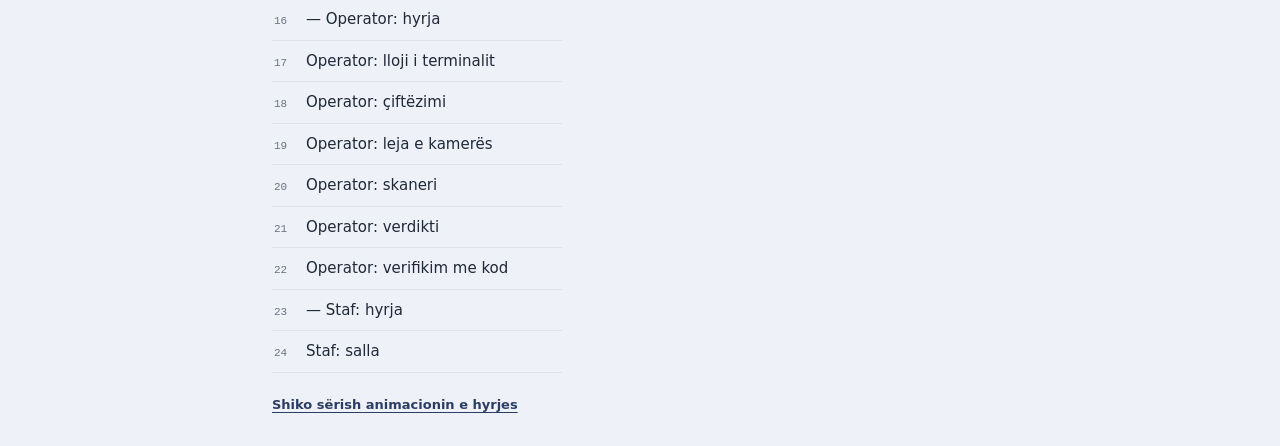
==== commit 4051e90d: "demo v15: turisti me biletat e veta dhe «Si ta provosh» Nga aboneja-v4-edition 966f5fb. Çdo blerje e" ====
--- a/demo/index.html
+++ b/demo/index.html
@@ -37,6 +37,15 @@
 .modes button{all:unset;cursor:pointer;flex:1;text-align:center;padding:8px 0;border-radius:11px;font-weight:700;font-size:13px;color:var(--stage-soft)}
 .modes button[aria-pressed="true"]{background:var(--stage-accent);color:var(--stage-card)}
 .modes button:focus-visible{outline:2px solid var(--stage-accent);outline-offset:2px}
+.udhezuesi{border:1px solid var(--stage-line);background:var(--stage-card);border-radius:14px;padding:12px 14px;font-size:13.5px;color:var(--stage-ink)}
+.udhezuesi summary{cursor:pointer;font-weight:700;font-size:14px}
+.udhezuesi summary:focus-visible{outline:2px solid var(--stage-accent);outline-offset:2px}
+.udhezuesi ol{margin:10px 0 0;padding-left:18px;display:flex;flex-direction:column;gap:6px}
+.udhezuesi p{margin:10px 0 0;color:var(--stage-soft);font-size:13px}
+.udhezuesi .shenim{font-size:12.5px}
+.udhezuesi .hyrjet{display:flex;flex-wrap:wrap;gap:6px;margin-top:10px}
+.udhezuesi .hyrjet a{font-size:12.5px;font-weight:700;color:var(--stage-accent);border:1px solid var(--stage-line);border-radius:999px;padding:4px 10px;text-decoration:none}
+.udhezuesi .hyrjet a:focus-visible{outline:2px solid var(--stage-accent);outline-offset:2px}
 .excluded{font-size:13px;color:var(--stage-soft);border-top:1px solid var(--stage-line);padding-top:14px}
 .excluded b{color:var(--stage-ink);font-weight:600}
 
@@ -747,6 +756,20 @@
       <h1>Aboneja Ime V1</h1>
       <p>Prototip interaktiv i aplikacionit. Të dhënat janë demo — asgjë nuk paguhet.</p>
     </div>
+    <details class="udhezuesi" id="udhezuesi" open>
+      <summary>Si ta provosh</summary>
+      <ol>
+        <li><b>Qytetari</b> — Vazhdo → Qytetar → Hyr. Arta ka një abonim L7 aktiv: shtyp «Hap QR-në».</li>
+        <li><b>Turisti</b> — Kush je? → Turist. Bli një biletë javore dhe hap QR-në e saj.</li>
+        <li><b>Operatori</b> — zgjidh terminalin, pastaj përgjigjen e serverit te skaneri.</li>
+        <li><b>Stafi</b> — paneli i kompanisë: skanimet live, paratë, kërkesat, terminalet.</li>
+      </ol>
+      <div class="hyrjet" aria-label="Hyrje direkte">
+        <a href="#mirsevini">Mirësevini</a><a href="#qytetar">Qytetari</a><a href="#turist">Turisti</a><a href="#operator">Operatori</a><a href="#staf">Stafi</a>
+      </div>
+      <p>Ngjyra ndjek udhëtarin: rozë për Artën, blu për Arditin, mente për turistin. Gjuha ndërrohet brenda app-it (SQ | EN).</p>
+      <p class="shenim">Sot shitet vetëm abonimi 30-ditor (V1). Turisti vjen me përditësimin e ardhshëm — këtu shihet si prototip.</p>
+    </details>
     <div class="modes" role="group" aria-label="Tema e prototipit">
       <button type="button" id="m-light" data-mode="light">Light</button>
       <button type="button" id="m-dark" data-mode="dark">Dark</button>
@@ -768,7 +791,7 @@
   </div>
 </div>
 
-<script src="prototip.js?v=756fa086"></script>
+<script src="prototip.js?v=020d9a17"></script>
 
 </body>
 </html>
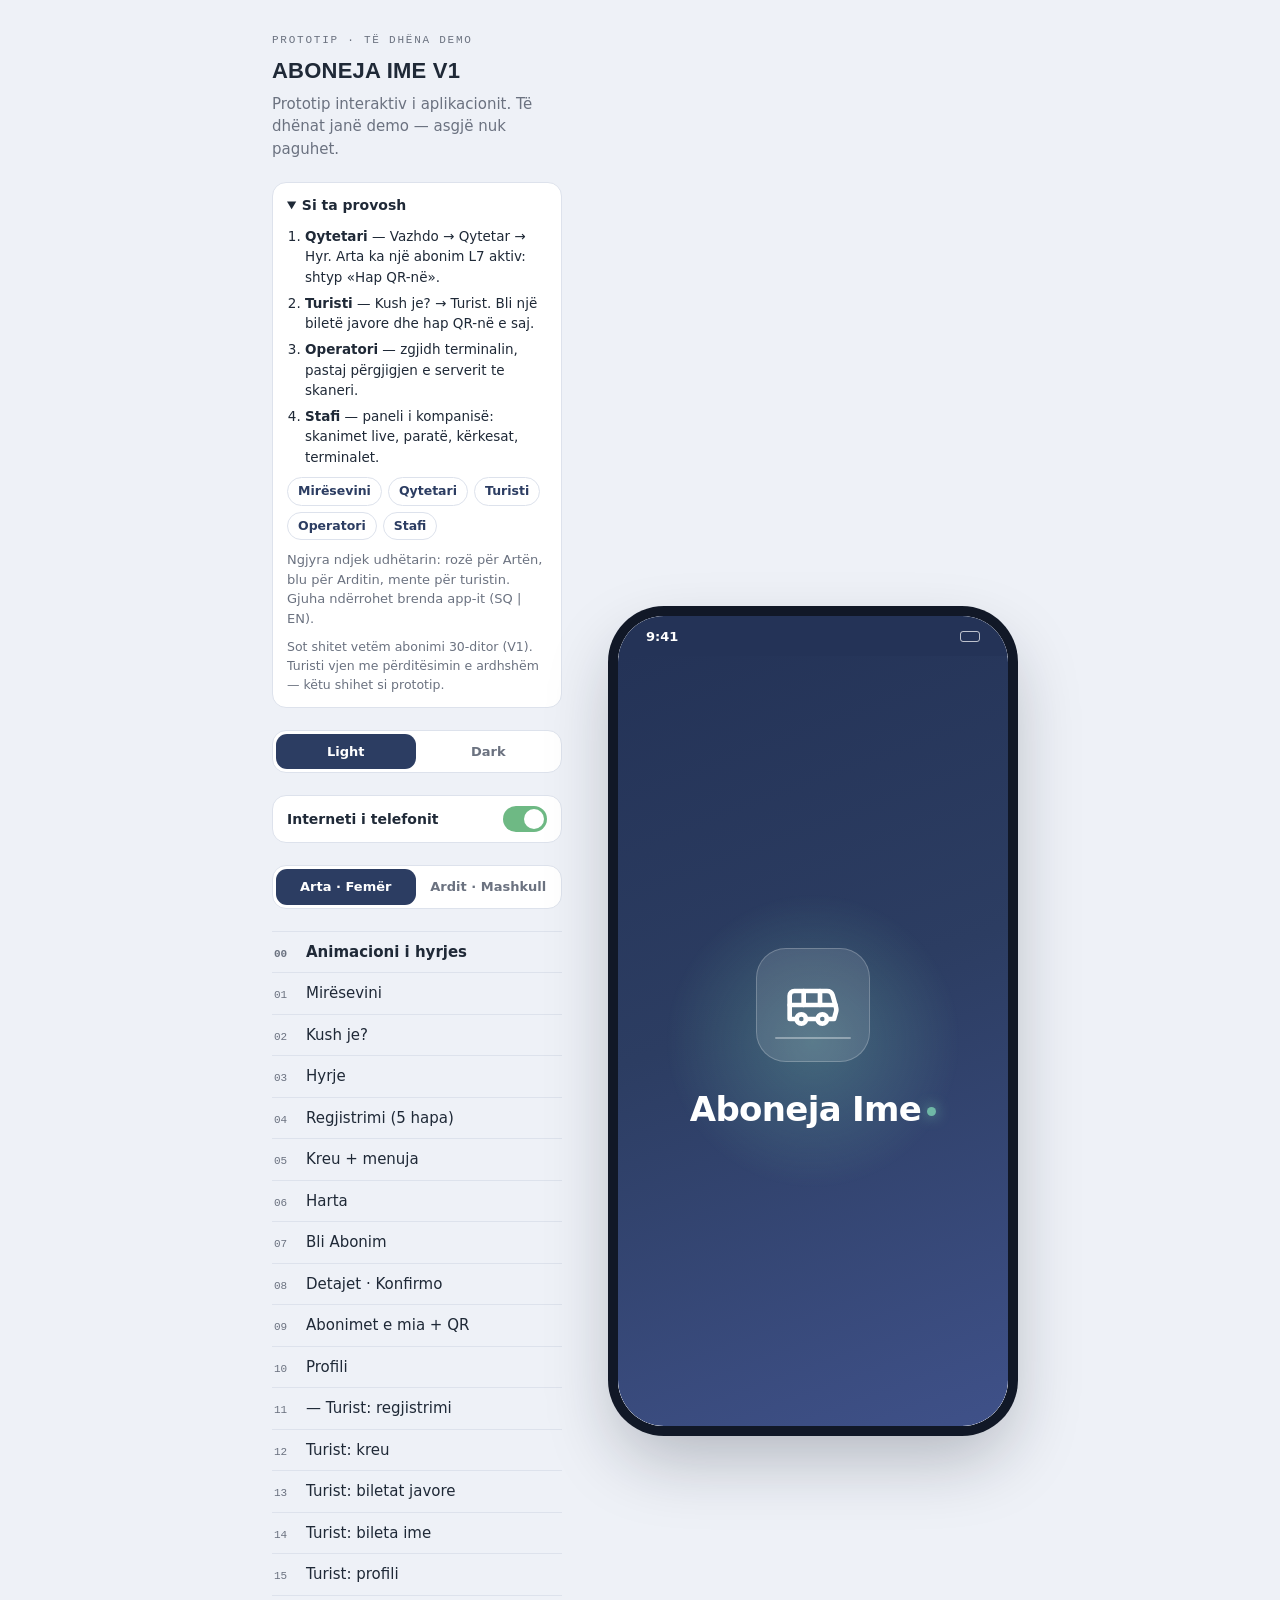
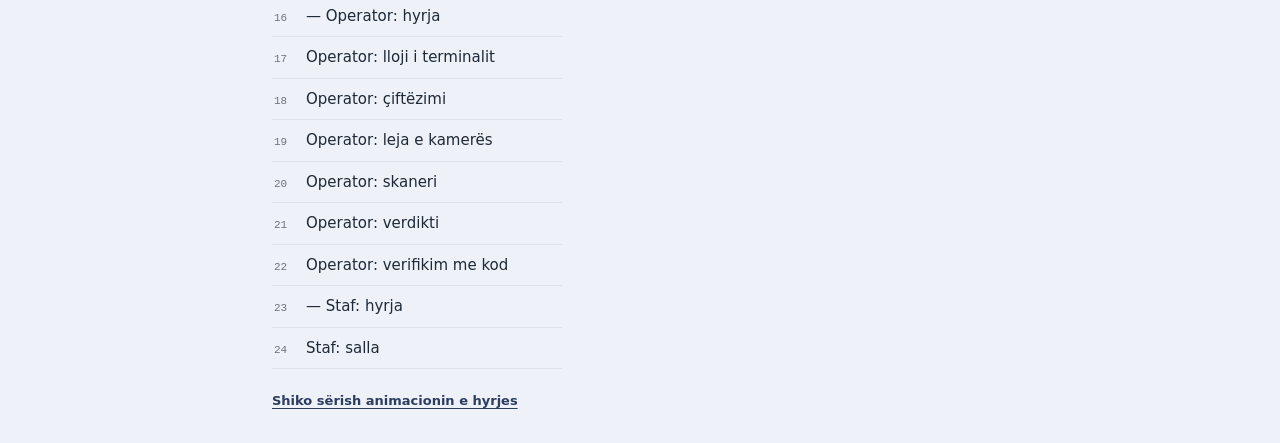
==== commit ea5542c2: "Faqja + demoja: identiteti vjollcë/elektrik, hyrja 6,7 s, prezantimi i demos 6,70 s Burimi: aboneja-" ====
--- a/demo/index.html
+++ b/demo/index.html
@@ -7,9 +7,22 @@
 <title>Aboneja Ime V1</title>
 <link rel="icon" href="../favicon.svg" type="image/svg+xml">
 <link rel="stylesheet" href="fonts/fonts.css">
+<link rel="preload" href="../fonts/anybody.woff2" as="font" type="font/woff2" crossorigin>
+<link rel="stylesheet" href="hyrja-demo.css">
+<script src="hyrja-demo.js"></script>
 <style>html,body{margin:0}img{max-width:100%}[hidden]{display:none!important}</style>
 </head>
 <body>
+<div class="hd" data-hyrja-demo aria-hidden="true">
+  <div class="hd__drita"></div>
+  <div class="hd__koka"><span class="hd__etiketa">Prototip · të dhëna demo</span><span class="hd__ora"><span data-numeruesi>6.70</span> s</span></div>
+  <div class="hd__permbajtja">
+    <p class="hd__titulli"><span class="hd__fjala">Aboneja Ime</span><span class="hd__v">V1</span></p>
+    <p class="hd__rresht">Prototip interaktiv i aplikacionit.</p>
+    <p class="hd__rresht hd__rresht--2">Të dhënat janë demo — asgjë nuk paguhet.</p>
+  </div>
+  <div class="hd__fundi"><span class="hd__progresi"></span><span class="hd__kalo">Kalo</span></div>
+</div>
 <script src="vendor/qrcode.min.js"></script>
 <style>
 /* ── Skena rreth telefonit — ndjek temën e shikuesit ─────────────────── */
--- a/demo/hyrja-demo.css
+++ b/demo/hyrja-demo.css
@@ -0,0 +1,120 @@
+/* ══════════════════════════════════════════════════════════════════════════
+   Hyrja e demos — tekst → mbajtje → tretje → demoja (26 shtator 2026)
+
+   Kohët janë deterministe dhe rrinë VETËM këtu. js/hyrja-demo.js i lexon nga
+   :root për numëruesin, nuk i shpik:
+     0,00 → 1,30   teksti hyn
+     1,30 → 5,32   teksti qëndron (4,02 s); numëruesi zbret
+     5,32 → 6,70   teksti tretet (1,38 s): errësohet, turbullohet, ngrihet, hapet
+     6,70          demoja është plotësisht e dukshme
+   Identiteti i faqes (nata, vjollca, lejla), që kalimi faqe → demo të jetë një udhëtim.
+   ══════════════════════════════════════════════════════════════════════════ */
+
+@font-face { font-family: "Anybody"; src: url("../fonts/anybody.woff2") format("woff2"); font-weight: 100 900; font-stretch: 50% 150%; font-display: block; }
+@font-face { font-family: "Onest"; src: url("../fonts/onest.woff2") format("woff2"); font-weight: 100 900; font-display: swap; }
+
+:root {
+  --hd-hyrja: 1.3s;
+  --hd-dalja-nis: 5.32s;
+  --hd-dalja: 1.38s;
+  --hd-totali: 6.7s;
+
+  --hd-nata: #060820;
+  --hd-vjollce: #7B5CFA;
+  --hd-vjollce-drite: #A68CFF;
+  --hd-lejla: #CFC6FF;
+  --hd-elektrik: #5B8CFF;
+  --hd-teksti: #F1EFFF;
+  --hd-teksti-2: #B9BCE8;
+  --hd-vija: rgba(207, 198, 255, .26);
+  --hd-halo-thelle: rgba(76, 44, 222, .45);
+  --hd-halo-vjollce: rgba(123, 92, 250, .30);
+  --hd-halo-blu: rgba(47, 107, 255, .26);
+  --hd-shkelqim: rgba(166, 140, 255, .55);
+  --hd-ease: cubic-bezier(.2, .7, .2, 1);
+  --hd-ease-kyc: cubic-bezier(.16, 1, .3, 1);
+  --hd-ease-in: cubic-bezier(.4, 0, 1, 1);
+}
+
+.hd { display: none; }
+.me-hyrje-demo .hd {
+  display: flex; flex-direction: column; justify-content: space-between;
+  position: fixed; inset: 0; z-index: 9999; overflow: hidden;
+  padding: max(24px, env(safe-area-inset-top)) clamp(24px, 7vw, 120px) max(24px, env(safe-area-inset-bottom));
+  background: var(--hd-nata); color: var(--hd-teksti); font-family: "Onest", system-ui, sans-serif;
+  animation: hd-sfondi calc(var(--hd-dalja) * .45) var(--hd-ease-in) calc(var(--hd-dalja-nis) + var(--hd-dalja) * .55) forwards,
+             hd-mbaro .01s linear var(--hd-totali) forwards;
+}
+.hd--kaloi .hd { animation: hd-kalo .4s var(--hd-ease-in) forwards; }
+
+.hd__drita {
+  position: absolute; inset: -10%; pointer-events: none;
+  background:
+    radial-gradient(52vmax 40vmax at 86% 14%, var(--hd-halo-thelle), transparent 70%),
+    radial-gradient(46vmax 34vmax at 6% 92%, var(--hd-halo-blu), transparent 70%),
+    radial-gradient(40vmax 30vmax at 40% 52%, var(--hd-halo-vjollce), transparent 72%);
+  animation: hd-drift var(--hd-totali) ease-in-out forwards;
+}
+
+.hd__koka, .hd__permbajtja, .hd__fundi { position: relative; }
+.hd__koka { display: flex; justify-content: space-between; align-items: baseline; gap: 16px; }
+.hd__etiketa, .hd__ora {
+  font: 500 12px/1 "JetBrains Mono", ui-monospace, monospace; letter-spacing: .18em; text-transform: uppercase; color: var(--hd-lejla);
+}
+.hd__ora { color: var(--hd-teksti); letter-spacing: .08em; font-variant-numeric: tabular-nums; }
+.hd__ora [data-numeruesi] { font-size: 15px; font-weight: 600; }
+
+.hd__permbajtja { display: grid; gap: clamp(14px, 2vw, 22px); max-width: 1100px; }
+.hd__titulli {
+  margin: 0; font: 850 clamp(38px, 10.5vw, 64px)/.94 "Anybody", "Arial Black", sans-serif; font-stretch: 100%;
+  text-transform: uppercase; letter-spacing: -.005em; text-shadow: 0 0 44px var(--hd-shkelqim);
+}
+.hd__fjala { white-space: nowrap; }
+@media (min-width: 700px) { .hd__titulli { font-size: clamp(56px, 7.4vw, 124px); font-stretch: 125%; } }
+.hd__v {
+  display: inline-block; margin-left: .12em; font-stretch: 110%; color: transparent;
+  -webkit-text-stroke: 2px var(--hd-vjollce-drite); text-shadow: none;
+}
+.hd__rresht { margin: 0; font-size: clamp(18px, 2.1vw, 28px); line-height: 1.35; color: var(--hd-teksti-2); max-width: 34ch; }
+.hd__rresht--2 { color: var(--hd-teksti); }
+
+.hd__fundi { display: flex; align-items: center; gap: 20px; }
+.hd__progresi { flex: 1; height: 2px; border-radius: 2px; background: linear-gradient(90deg, var(--hd-vjollce), var(--hd-elektrik)); transform-origin: left; animation: hd-numero var(--hd-totali) linear forwards; }
+.hd__kalo { flex: none; padding: 8px 16px; border: 1px solid var(--hd-vija); border-radius: 999px; font-size: 14px; color: var(--hd-teksti-2); cursor: pointer; }
+
+/* ── Hyrja: 0 → --hd-hyrja. Të gjitha vonesat janë pjesë të saj, që fundi të bjerë saktë te 1,30. ── */
+.hd__etiketa, .hd__ora, .hd__fundi { opacity: 0; animation: hd-hyr calc(var(--hd-hyrja) * .42) var(--hd-ease) 0s forwards, hd-tretu calc(var(--hd-dalja) * .6) var(--hd-ease-in) var(--hd-dalja-nis) forwards; }
+.hd__fjala {
+  display: inline-block; opacity: 0; clip-path: inset(0 0 100% 0); transform: translateY(.18em); letter-spacing: .08em;
+  animation: hd-fjala calc(var(--hd-hyrja) * .7) var(--hd-ease-kyc) calc(var(--hd-hyrja) * .08) forwards;
+}
+.hd__v { opacity: 0; transform: scale(.8); animation: hd-v calc(var(--hd-hyrja) * .38) var(--hd-ease) calc(var(--hd-hyrja) * .44) forwards; }
+.hd__rresht { opacity: 0; transform: translateY(14px); animation: hd-hyr calc(var(--hd-hyrja) * .42) var(--hd-ease) calc(var(--hd-hyrja) * .46) forwards; }
+.hd__rresht--2 { animation-delay: calc(var(--hd-hyrja) * .58); }
+
+/* ── Tretja: nga --hd-dalja-nis, 1,38 s. Teksti thithet nga ndërfaqja: errësohet, turbullohet,
+      ngrihet pak dhe hapet — jo thjesht opacity 1 → 0. ── */
+.me-hyrje-demo .hd__titulli { animation: hd-tretu-titulli calc(var(--hd-dalja) * .72) var(--hd-ease-in) calc(var(--hd-dalja-nis) + var(--hd-dalja) * .05) forwards; }
+.me-hyrje-demo .hd__rresht { animation: hd-hyr calc(var(--hd-hyrja) * .42) var(--hd-ease) calc(var(--hd-hyrja) * .46) forwards, hd-tretu calc(var(--hd-dalja) * .6) var(--hd-ease-in) calc(var(--hd-dalja-nis) + var(--hd-dalja) * .12) forwards; }
+.me-hyrje-demo .hd__rresht--2 { animation-delay: calc(var(--hd-hyrja) * .58), calc(var(--hd-dalja-nis) + var(--hd-dalja) * .18); }
+
+@keyframes hd-hyr { to { opacity: 1; transform: none; } }
+/* Maska hapet përtej kutisë (inset negativ): drita e titullit nuk pritet në drejtkëndësh. */
+@keyframes hd-fjala { 45% { opacity: 1; } to { opacity: 1; clip-path: inset(-60% -30% -60% -30%); transform: none; letter-spacing: 0; } }
+@keyframes hd-v { to { opacity: 1; transform: none; } }
+@keyframes hd-tretu { from { opacity: 1; filter: blur(0); transform: none; } to { opacity: 0; filter: blur(8px); transform: translateY(-16px); letter-spacing: .06em; } }
+@keyframes hd-tretu-titulli {
+  from { opacity: 1; filter: blur(0); transform: none; text-shadow: 0 0 44px var(--hd-shkelqim); }
+  to { opacity: 0; filter: blur(12px); transform: translateY(-22px) scale(.985); letter-spacing: .05em; text-shadow: 0 0 0 transparent; }
+}
+@keyframes hd-sfondi { to { opacity: 0; } }
+@keyframes hd-mbaro { to { visibility: hidden; } }
+@keyframes hd-kalo { to { opacity: 0; visibility: hidden; } }
+@keyframes hd-numero { from { transform: scaleX(1); } to { transform: scaleX(0); } }
+@keyframes hd-drift { from { transform: translate(0, 0) scale(1.04); } to { transform: translate(-2%, 1.5%) scale(1); } }
+
+@media (prefers-reduced-motion: reduce) { .hd { display: none !important; } }
+
+/* ── Paneli i demos me shkronjat e faqes: titulli si markë, etiketa si shenjë sistemi ── */
+.stage .panel h1 { font-family: "Anybody", "Arial Black", sans-serif; font-stretch: 125%; font-weight: 800; text-transform: uppercase; letter-spacing: .01em; font-size: 22px; line-height: 1.1; }
+.stage .panel .eyebrow { font-family: "JetBrains Mono", ui-monospace, monospace; font-weight: 500; letter-spacing: .16em; }
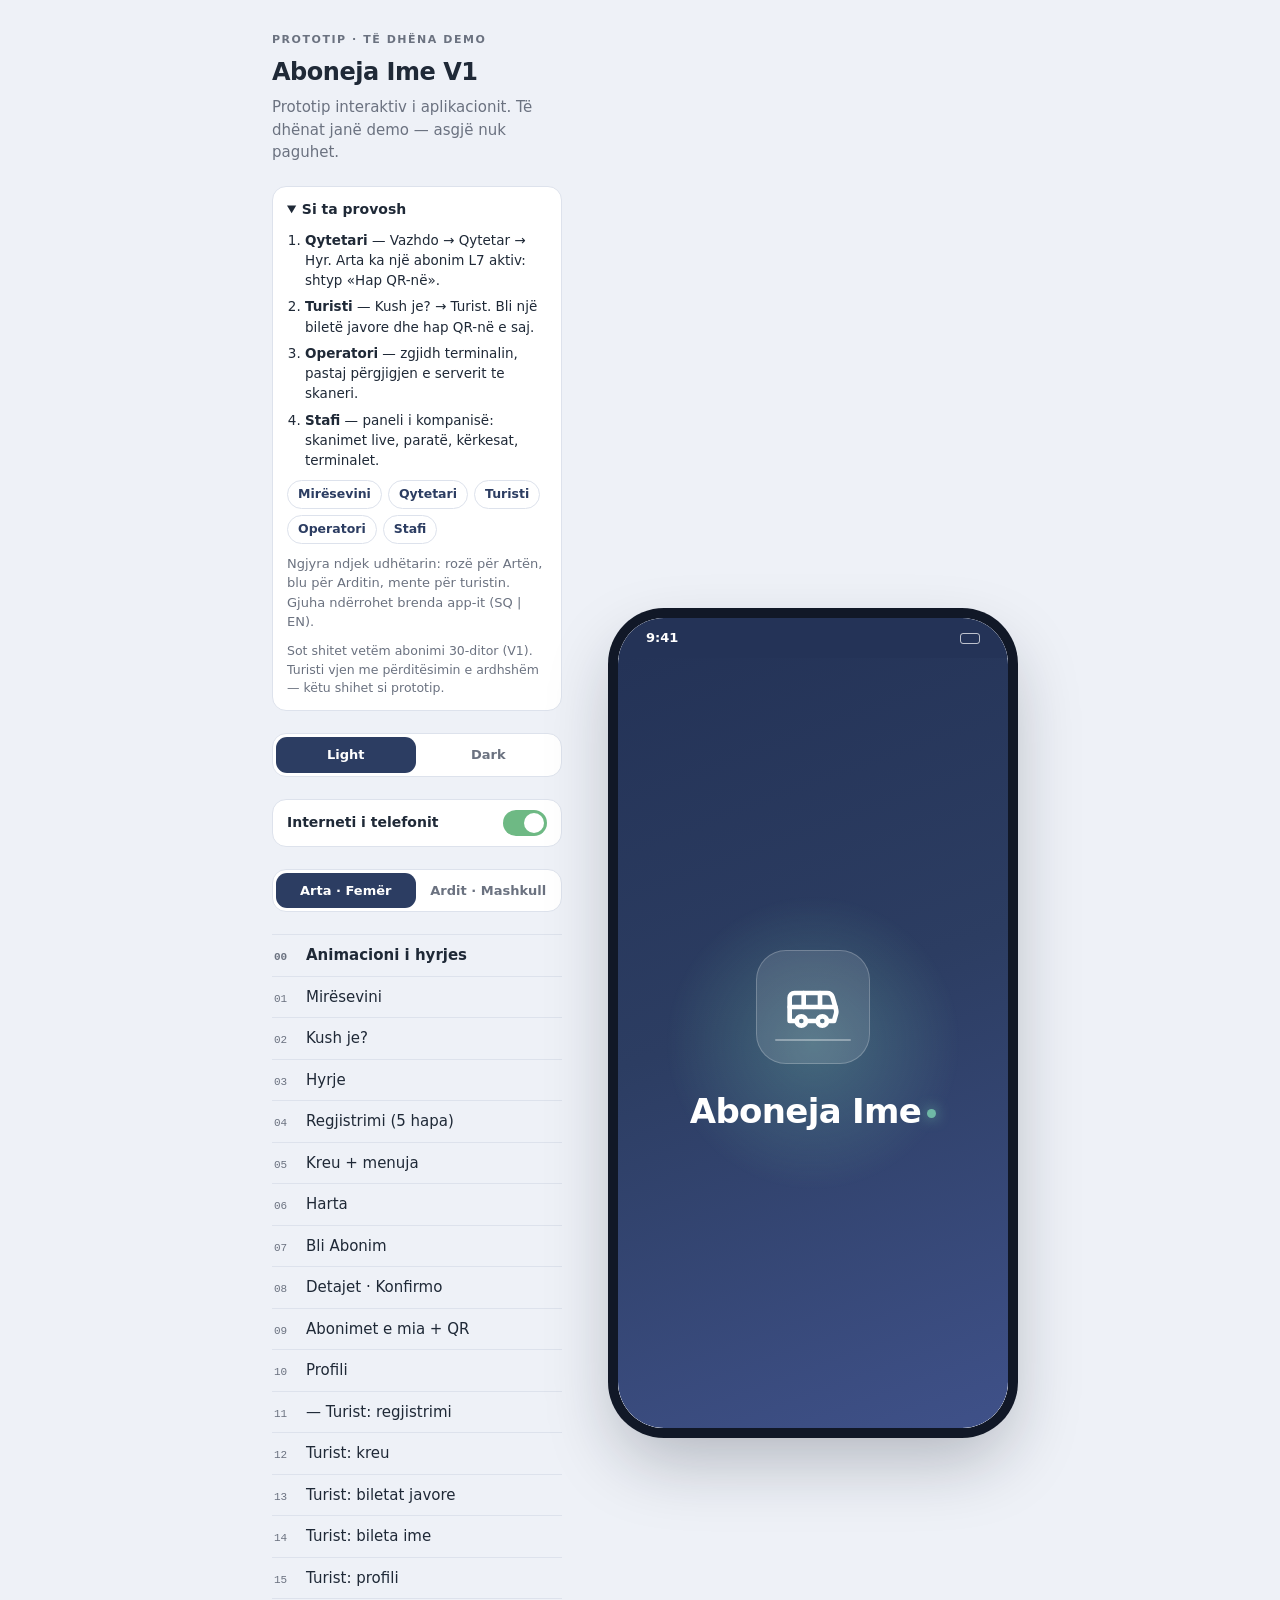
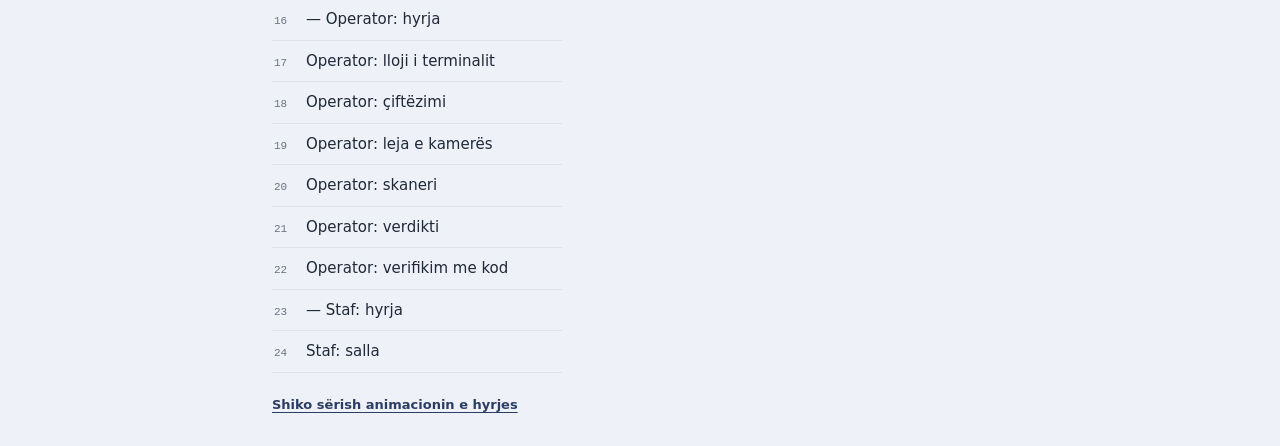
==== commit dc7e9d7c: "Faqja: hyrja pa «glitch» (perde e vetme), demoja pa prezantim, gjurmë versioni te CSS/JS Burimi: abo" ====
--- a/demo/index.html
+++ b/demo/index.html
@@ -7,22 +7,9 @@
 <title>Aboneja Ime V1</title>
 <link rel="icon" href="../favicon.svg" type="image/svg+xml">
 <link rel="stylesheet" href="fonts/fonts.css">
-<link rel="preload" href="../fonts/anybody.woff2" as="font" type="font/woff2" crossorigin>
-<link rel="stylesheet" href="hyrja-demo.css">
-<script src="hyrja-demo.js"></script>
 <style>html,body{margin:0}img{max-width:100%}[hidden]{display:none!important}</style>
 </head>
 <body>
-<div class="hd" data-hyrja-demo aria-hidden="true">
-  <div class="hd__drita"></div>
-  <div class="hd__koka"><span class="hd__etiketa">Prototip · të dhëna demo</span><span class="hd__ora"><span data-numeruesi>6.70</span> s</span></div>
-  <div class="hd__permbajtja">
-    <p class="hd__titulli"><span class="hd__fjala">Aboneja Ime</span><span class="hd__v">V1</span></p>
-    <p class="hd__rresht">Prototip interaktiv i aplikacionit.</p>
-    <p class="hd__rresht hd__rresht--2">Të dhënat janë demo — asgjë nuk paguhet.</p>
-  </div>
-  <div class="hd__fundi"><span class="hd__progresi"></span><span class="hd__kalo">Kalo</span></div>
-</div>
 <script src="vendor/qrcode.min.js"></script>
 <style>
 /* ── Skena rreth telefonit — ndjek temën e shikuesit ─────────────────── */
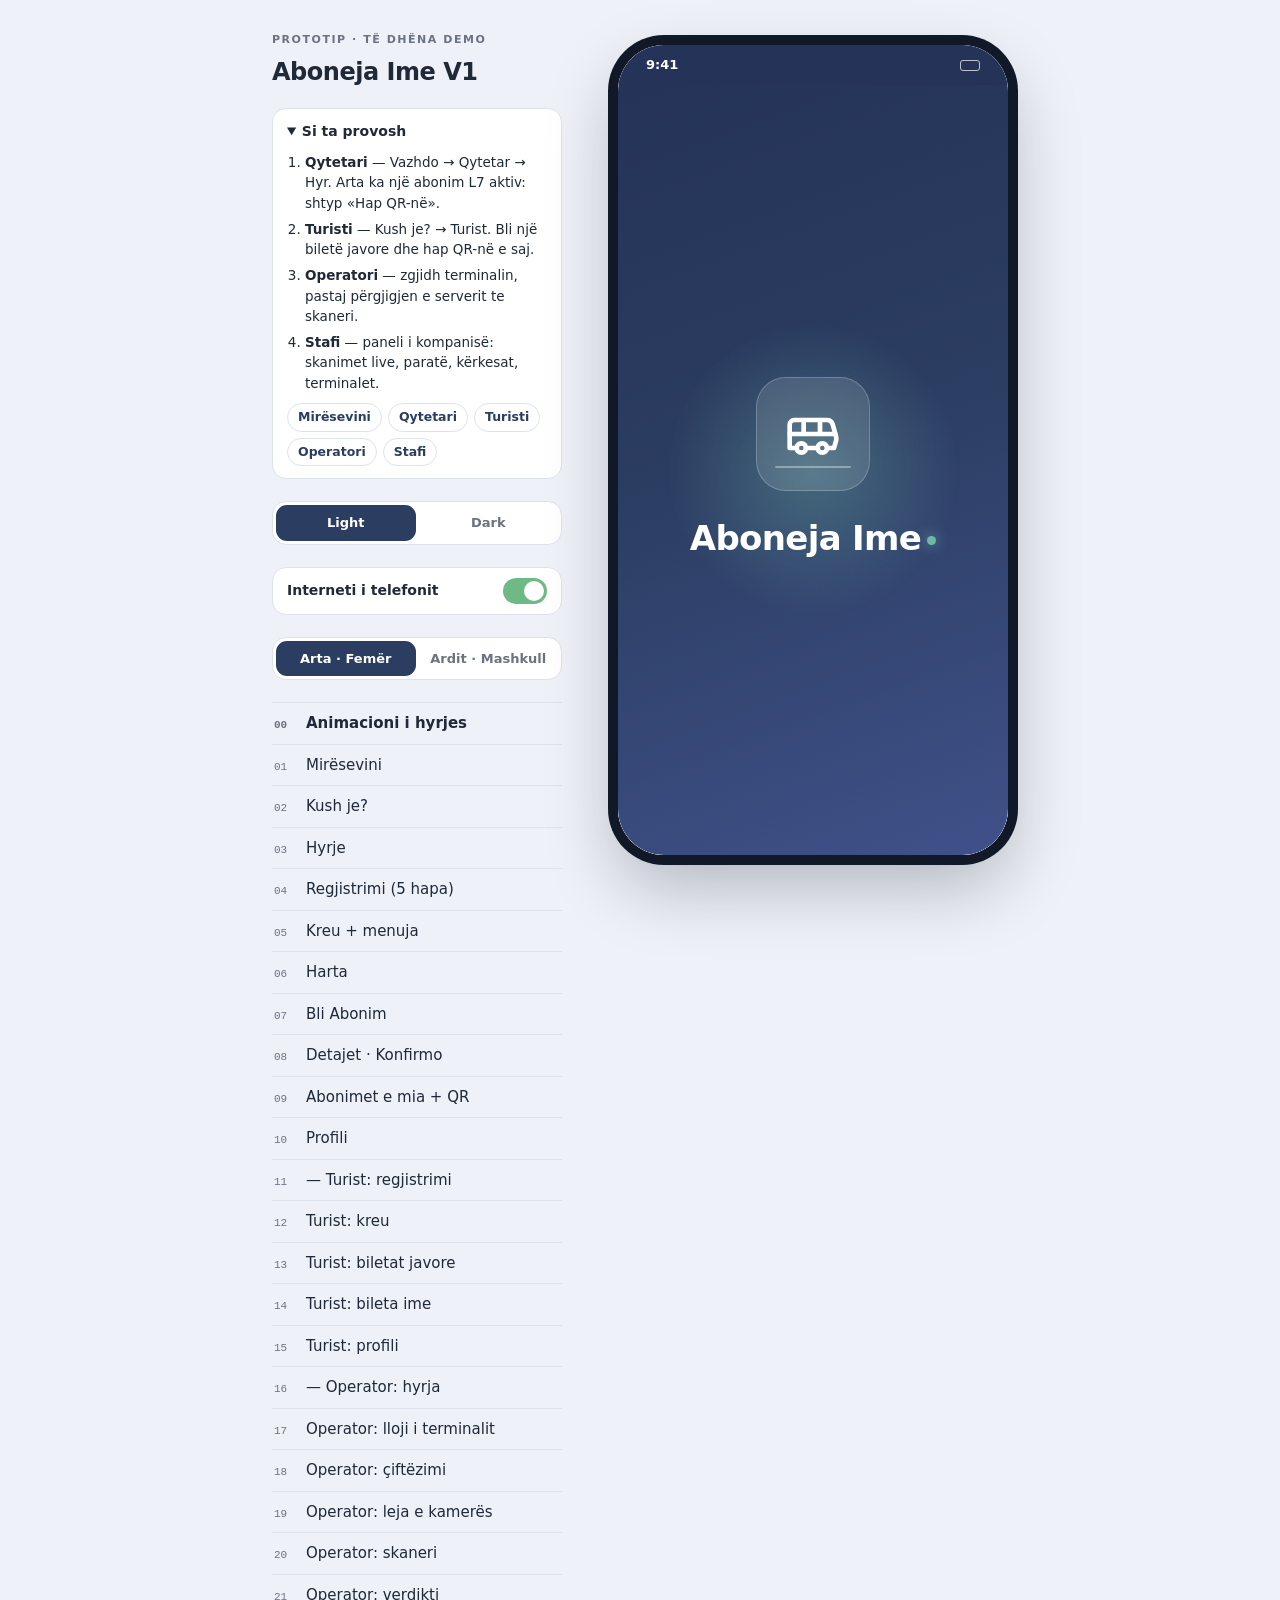
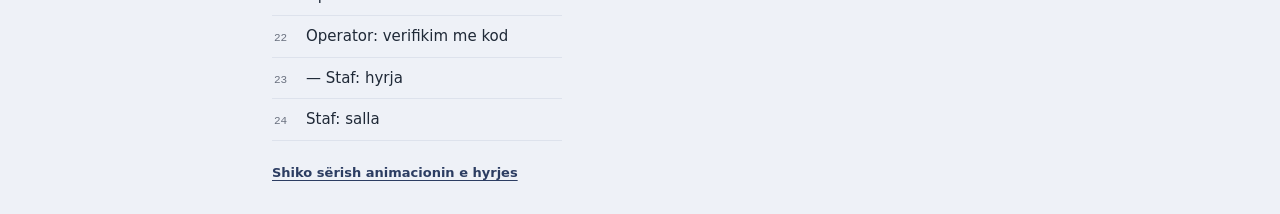
==== commit 8f1b1e09: "pilot: titujt të lexueshëm + thëniet e demos (v16) - titujt: Onest 650 me fjali normale; Anybody vet" ====
--- a/demo/index.html
+++ b/demo/index.html
@@ -21,6 +21,21 @@
   :root:not([data-theme="light"]){ --stage:#0B0F1A; --stage-ink:#F1F3F8; --stage-soft:#98A2B8; --stage-line:#232A3B; --stage-card:#151B2B; --stage-accent:#9FB3E6; }
 }
 :root[data-theme="dark"]{ --stage:#0B0F1A; --stage-ink:#F1F3F8; --stage-soft:#98A2B8; --stage-line:#232A3B; --stage-card:#151B2B; --stage-accent:#9FB3E6; }
+/* ── Thëniet — kohët e vetme (v16, 26 shtator; Irdi) ─────────────────────
+   0 ──────── 1,30 ─────────────────────────── 5,94 ──── 6,70 s
+     shkruhet →            qëndron                 ← fshihet
+   Kur thënia shihet për herë të parë. Një herë për ngarkim faqeje; rifreskimi e rikthen.
+   Skripti i lexon këto vlera — nuk mban asnjë kohë të vetën. */
+:root{
+  --th-shkruaj:1.3s;   /* shkrimi, nga e majta në të djathtë */
+  --th-gjithsej:6.7s;  /* jeta e plotë e thënies: më shumë s'rri */
+  --th-fshij:.76s;     /* fshirja, nga e djathta në të majtë: nis te 6,70 − 0,76 = 5,94 */
+  --th-ftohja:.5s;     /* shkronja e re del në ngjyrën e theksit dhe ftohet te boja */
+  --th-shuaj:.16s;     /* sa butë shuhet një shkronjë gjatë fshirjes */
+  --th-kutia:.24s;     /* kutia hyn në fillim dhe palloset në fund, brenda 6,70 */
+  --th-radha:.28s;     /* disa thënie të dukshme njëherësh: shkallë, jo mur shkrimi */
+}
+html{overflow-anchor:none}   /* skripti e mban vetë pamjen kur një thënie mbi ekran mbyllet */
 html,body{height:100%}
 body{background:var(--stage);color:var(--stage-ink);font-family:var(--font-text);font-size:15px;line-height:1.5}
 .stage{min-height:100%;display:flex;gap:56px;justify-content:center;align-items:center;padding-inline:16px;padding-block:32px;box-sizing:border-box}
@@ -295,6 +310,11 @@
 .tab.buy[aria-current="page"] .ic{background:var(--mint-grad);color:#fff}
 .tab:focus-visible{outline:2px solid var(--pink);border-radius:12px}
 
+/* v16: paneli (udhëzuesi + 25 ekranet) është ~1900 px; telefoni i qendërzuar me të niste te y≈577 dhe në
+   laptop gjysma e tij s'dukej. Tani rri ngjitur në mes të ekranit ndërsa paneli lëviz. */
+@media (min-width: 821px){
+  .phone{align-self:flex-start;position:sticky;top:max(16px, calc(50vh - 405px))}   /* 405 = gjysma e 810 */
+}
 @media (max-width: 820px){
   .stage{flex-direction:column;gap:22px;padding-block:20px}
   .panel{width:100%;max-width:390px}
@@ -747,6 +767,56 @@
 .langsw button{all:unset;cursor:pointer;min-width:32px;text-align:center;padding:6px 8px;border-radius:9px;font-size:12.5px;font-weight:700;letter-spacing:.05em;color:var(--ink-3)}
 .langsw button[aria-pressed="true"]{background:var(--acc-soft);color:var(--acc-soft-ink);box-shadow:inset 0 0 0 1px var(--acc-line)}
 .langsw button:focus-visible{outline:2px solid var(--acc);outline-offset:2px}
+
+/* ── v16 — Thëniet: shpjegimet e v12 kthehen, por nuk rrinë (Irdi, 26 shtator) ─────────
+   Shkruhen kur shihen, qëndrojnë, fshihen nga e djathta në të majtë; kohët te :root (--th-*).
+   Çdo shkronjë është <span> inline, jo inline-block: rreshti thyhet vetëm te hapësirat, si tekst.
+   Shkronja e re del në ngjyrën e theksit dhe ftohet te boja — gjurma e shkrimit; kursori ecën me të. */
+.sr-only{position:absolute;width:1px;height:1px;margin:-1px;padding:0;overflow:hidden;clip:rect(0 0 0 0);white-space:nowrap;border:0}
+.thenie{display:grid;grid-template-rows:1fr;margin-top:var(--th-lart,0px);--th-t0:0s;--th-theks:var(--acc,var(--stage-accent))}
+.thenie__brendi{min-height:0}
+.thenie:not(.thenie--ndezur) .thenie__brendi{opacity:0}
+.thenie:not(.thenie--ndezur) .thenie__g{color:transparent}
+.screen .thenie{--th-lart:14px}
+.thenie--rresht{--th-lart:-6px}
+.thenie--rresht p{text-align:center}
+.panel > div > .thenie{--th-lart-fund:-10px}   /* hendeku 10 px i kolonës palloset bashkë me thënien */
+.udhezuesi .thenie{--th-lart:10px}
+.udhezuesi .thenie p{margin:0}
+.thenie--ndezur{animation:
+  th-sinjal 1ms linear calc(var(--th-t0) + var(--th-gjithsej) - var(--th-fshij)),
+  th-palos var(--th-kutia) cubic-bezier(.4,0,.2,1) calc(var(--th-t0) + var(--th-gjithsej) - var(--th-kutia)) forwards}
+.thenie--ndezur .thenie__brendi{animation:
+  th-kutia-hyr var(--th-kutia) cubic-bezier(.2,0,0,1) var(--th-t0) backwards,
+  th-kutia-dil var(--th-kutia) cubic-bezier(.3,0,1,1) calc(var(--th-t0) + var(--th-gjithsej) - var(--th-kutia)) forwards}
+.thenie--ndezur .thenie__g{
+  --th-nis:calc(var(--th-t0) + var(--th-shkruaj) * var(--i) / var(--n1));
+  --th-shuan:calc(var(--th-t0) + var(--th-gjithsej) - var(--th-fshij) + (var(--th-fshij) - var(--th-shuaj)) * (var(--n1) - var(--i)) / var(--n1));
+  animation:
+    th-shkruhu var(--th-ftohja) linear var(--th-nis) backwards,
+    th-kursor calc(var(--th-shkruaj) / var(--n1)) linear var(--th-nis),
+    th-fshihu var(--th-shuaj) linear var(--th-shuan) forwards,
+    /* kursori rri te gjysma e shuarjes: majtas tij shkronjat duken, djathtas po ikin */
+    th-kursor-mbrapsht calc((var(--th-fshij) - var(--th-shuaj)) / var(--n1)) linear calc(var(--th-shuan) + var(--th-shuaj) / 2)}
+/* Rreshti poshtë QR-së nuk palloset: QR-ja nuk lëviz ndërsa dikush e skanon. */
+.thenie.thenie--rresht.thenie--ndezur,.thenie.thenie--pa-palosje{animation:th-sinjal 1ms linear calc(var(--th-t0) + var(--th-gjithsej) - var(--th-fshij))}
+@keyframes th-shkruhu{0%{color:transparent}1%{color:var(--th-theks)}}
+@keyframes th-fshihu{to{color:transparent}}
+@keyframes th-kursor{from,to{box-shadow:2px 0 0 var(--th-theks)}}
+@keyframes th-kursor-mbrapsht{from,to{box-shadow:-2px 0 0 var(--th-theks)}}
+@keyframes th-kutia-hyr{from{opacity:0;transform:translateY(6px) scale(.985)}}
+@keyframes th-kutia-dil{to{opacity:0;transform:scale(.985)}}
+@keyframes th-palos{to{grid-template-rows:0fr;margin-top:var(--th-lart-fund,0px)}}
+@keyframes th-sinjal{from,to{visibility:visible}}
+/* Më pak lëvizje: thënia del e plotë, rri të njëjtën kohë dhe ikën pa animacion. */
+@media (prefers-reduced-motion: reduce){
+  .thenie--ndezur .thenie__g{animation:none}
+  .thenie--ndezur .thenie__brendi{animation:th-kutia-dil 1ms step-end calc(var(--th-t0) + var(--th-gjithsej) - 1ms) forwards}
+  .thenie--ndezur{animation:
+    th-sinjal 1ms linear calc(var(--th-t0) + var(--th-gjithsej) - var(--th-fshij)),
+    th-palos 1ms step-end calc(var(--th-t0) + var(--th-gjithsej) - 1ms) forwards}
+  .thenie.thenie--rresht.thenie--ndezur,.thenie.thenie--pa-palosje{animation:th-sinjal 1ms linear calc(var(--th-t0) + var(--th-gjithsej) - var(--th-fshij))}
+}
 </style>
 
 <div class="stage">
@@ -754,7 +824,7 @@
     <div style="display:flex;flex-direction:column;gap:10px">
       <span class="eyebrow">Prototip · të dhëna demo</span>
       <h1>Aboneja Ime V1</h1>
-      <p>Prototip interaktiv i aplikacionit. Të dhënat janë demo — asgjë nuk paguhet.</p>
+      <div class="thenie" data-thenie="demo"><p class="thenie__brendi"><span class="thenie__teksti">Prototip interaktiv i aplikacionit. Të dhënat janë demo — asgjë nuk paguhet.</span></p></div>
     </div>
     <details class="udhezuesi" id="udhezuesi" open>
       <summary>Si ta provosh</summary>
@@ -767,8 +837,8 @@
       <div class="hyrjet" aria-label="Hyrje direkte">
         <a href="#mirsevini">Mirësevini</a><a href="#qytetar">Qytetari</a><a href="#turist">Turisti</a><a href="#operator">Operatori</a><a href="#staf">Stafi</a>
       </div>
-      <p>Ngjyra ndjek udhëtarin: rozë për Artën, blu për Arditin, mente për turistin. Gjuha ndërrohet brenda app-it (SQ | EN).</p>
-      <p class="shenim">Sot shitet vetëm abonimi 30-ditor (V1). Turisti vjen me përditësimin e ardhshëm — këtu shihet si prototip.</p>
+      <div class="thenie" data-thenie="ngjyra"><p class="thenie__brendi"><span class="thenie__teksti">Ngjyra ndjek udhëtarin: rozë për Artën, blu për Arditin, mente për turistin. Gjuha ndërrohet brenda app-it (SQ | EN).</span></p></div>
+      <div class="thenie" data-thenie="v1"><p class="thenie__brendi shenim"><span class="thenie__teksti">Sot shitet vetëm abonimi 30-ditor (V1). Turisti vjen me përditësimin e ardhshëm — këtu shihet si prototip.</span></p></div>
     </details>
     <div class="modes" role="group" aria-label="Tema e prototipit">
       <button type="button" id="m-light" data-mode="light">Light</button>
@@ -791,7 +861,7 @@
   </div>
 </div>
 
-<script src="prototip.js?v=020d9a17"></script>
+<script src="prototip.js?v=5c809d24"></script>
 
 </body>
 </html>
